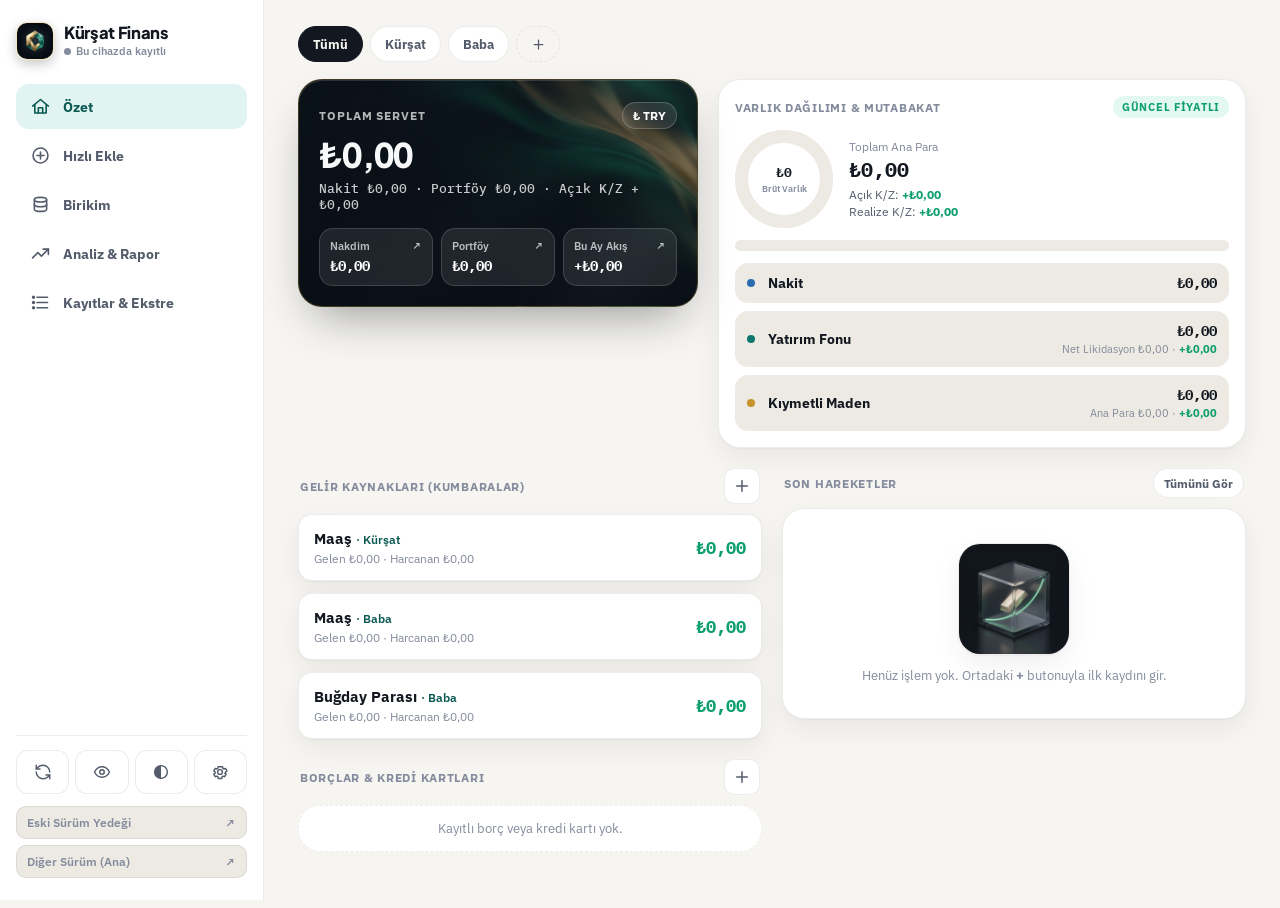
==== gemini/index.html @ dcec4614 "Add Kelo-Finans Gemini Edition (/gemini) and pre-redesign backup (/yedek)" ====
<!doctype html>
<html lang="tr">
<head>
  <meta charset="UTF-8">
  <meta name="viewport" content="width=device-width, initial-scale=1.0, viewport-fit=cover">
  <meta name="apple-mobile-web-app-capable" content="yes">
  <meta name="apple-mobile-web-app-status-bar-style" content="black-translucent">
  <meta name="apple-mobile-web-app-title" content="KFT Gemini">
  <meta name="mobile-web-app-capable" content="yes">
  <meta name="theme-color" content="#0B0E14">
  <link rel="manifest" href="./manifest.json">
  <link rel="apple-touch-icon" href="./assets/icon-192.png">
  <link rel="icon" type="image/png" href="./assets/icon-192.png">
  <link rel="stylesheet" href="./css/app.css">
  <title>Kürşat Finans — Gemini Edition</title>
</head>
<body>
  <div id="app">
    <!-- Masaüstü Sol Sidebar -->
    <aside class="sidebar">
      <div class="brand">
        <img src="./assets/icon-192.png" alt="KFT" class="brand-logo">
        <div class="brand-text">
          <div class="brand-name">Kürşat Finans</div>
          <div class="brand-sub"><span class="sync-dot" id="syncDotSide"></span><span id="syncLabelSide">Hazırlanıyor…</span></div>
        </div>
      </div>

      <nav class="sidebar-nav" aria-label="Ana menü">
        <button type="button" class="tab active" data-view="ozet">
          <svg viewBox="0 0 24 24"><path d="M3 11.5 12 4l9 7.5"/><path d="M5.5 10v9.5h13V10"/><path d="M9.5 19.5v-6h5v6"/></svg>
          <span>Özet</span>
        </button>
        <button type="button" class="tab" data-view="ekle">
          <svg viewBox="0 0 24 24"><circle cx="12" cy="12" r="8.5"/><path d="M12 8v8M8 12h8"/></svg>
          <span>Hızlı Ekle</span>
        </button>
        <button type="button" class="tab" data-view="birikim">
          <svg viewBox="0 0 24 24"><ellipse cx="12" cy="6.5" rx="7" ry="2.6"/><path d="M5 6.5v5.4c0 1.4 3.1 2.6 7 2.6s7-1.2 7-2.6V6.5"/><path d="M5 11.9v5.4c0 1.4 3.1 2.6 7 2.6s7-1.2 7-2.6v-5.4"/></svg>
          <span>Birikim</span>
        </button>
        <button type="button" class="tab" data-view="analiz">
          <svg viewBox="0 0 24 24"><path d="M3 17l6-6 4 4 8-8"/><path d="M15 7h6v6"/></svg>
          <span>Analiz & Rapor</span>
        </button>
        <button type="button" class="tab" data-view="kayitlar">
          <svg viewBox="0 0 24 24"><path d="M8 6h12M8 12h12M8 18h12"/><circle cx="4" cy="6" r="1"/><circle cx="4" cy="12" r="1"/><circle cx="4" cy="18" r="1"/></svg>
          <span>Kayıtlar & Ekstre</span>
        </button>
      </nav>

      <div class="sidebar-tools">
        <button type="button" class="icon-btn" id="syncBtnSide" title="Şimdi Eşitle">
          <svg viewBox="0 0 24 24" fill="none" stroke="currentColor" stroke-width="1.9" stroke-linecap="round" stroke-linejoin="round"><path d="M21 12a9 9 0 0 0-9-9 9.75 9.75 0 0 0-6.74 2.74L3 8"/><path d="M3 3v5h5"/><path d="M3 12a9 9 0 0 0 9 9 9.75 9.75 0 0 0 6.74-2.74L21 16"/><path d="M16 16h5v5"/></svg>
        </button>
        <button type="button" class="icon-btn" id="privacyBtnSide" title="Gizlilik Modu">
          <svg viewBox="0 0 24 24" fill="none" stroke="currentColor" stroke-width="1.9" stroke-linecap="round" stroke-linejoin="round"><path d="M2 12s3.5-7 10-7 10 7 10 7-3.5 7-10 7-10-7-10-7Z"/><circle cx="12" cy="12" r="3"/></svg>
        </button>
        <button type="button" class="icon-btn" id="themeBtnSide" title="Tema"></button>
        <button type="button" class="icon-btn" id="settingsBtnSide" title="Ayarlar">
          <svg viewBox="0 0 24 24" fill="none" stroke="currentColor" stroke-width="1.9" stroke-linecap="round" stroke-linejoin="round"><circle cx="12" cy="12" r="3.2"/><path d="M19.4 13.5c.04-.5.04-1 0-1.5l1.9-1.4-2-3.4-2.2.8c-.4-.3-.8-.6-1.3-.8l-.3-2.3H9.5l-.3 2.3c-.5.2-.9.5-1.3.8l-2.2-.8-2 3.4L5.6 12c-.04.5-.04 1 0 1.5l-1.9 1.4 2 3.4 2.2-.8c.4.3.8.6 1.3.8l.3 2.3h4.9l.3-2.3c.5-.2.9-.5 1.3-.8l2.2.8 2-3.4-1.9-1.4Z"/></svg>
        </button>
      </div>

      <div class="sidebar-links">
        <a href="../yedek/" class="side-link"><span>Eski Sürüm Yedeği</span><span>↗</span></a>
        <a href="../" class="side-link"><span>Diğer Sürüm (Ana)</span><span>↗</span></a>
      </div>
    </aside>

    <!-- Mobil Üst Bar (Safe-Area Uyumlu) -->
    <header class="topbar">
      <div class="brand">
        <img src="./assets/icon-192.png" alt="KFT" class="brand-logo">
        <div class="brand-text">
          <div class="brand-name">Kürşat Finans</div>
          <div class="brand-sub"><span class="sync-dot" id="syncDotTop"></span><span id="syncLabelTop">Hazırlanıyor…</span></div>
        </div>
      </div>
      <div class="topbar-actions">
        <button type="button" class="icon-btn" id="syncBtnTop" title="Şimdi Eşitle">
          <svg viewBox="0 0 24 24" fill="none" stroke="currentColor" stroke-width="1.9" stroke-linecap="round" stroke-linejoin="round"><path d="M21 12a9 9 0 0 0-9-9 9.75 9.75 0 0 0-6.74 2.74L3 8"/><path d="M3 3v5h5"/><path d="M3 12a9 9 0 0 0 9 9 9.75 9.75 0 0 0 6.74-2.74L21 16"/><path d="M16 16h5v5"/></svg>
        </button>
        <button type="button" class="icon-btn" id="privacyBtnTop" title="Tutarları Gizle">
          <svg viewBox="0 0 24 24" fill="none" stroke="currentColor" stroke-width="1.9" stroke-linecap="round" stroke-linejoin="round"><path d="M2 12s3.5-7 10-7 10 7 10 7-3.5 7-10 7-10-7-10-7Z"/><circle cx="12" cy="12" r="3"/></svg>
        </button>
        <button type="button" class="icon-btn" id="themeBtnTop" title="Tema"></button>
        <button type="button" class="icon-btn" id="settingsBtnTop" title="Ayarlar">
          <svg viewBox="0 0 24 24" fill="none" stroke="currentColor" stroke-width="1.9" stroke-linecap="round" stroke-linejoin="round"><circle cx="12" cy="12" r="3.2"/><path d="M19.4 13.5c.04-.5.04-1 0-1.5l1.9-1.4-2-3.4-2.2.8c-.4-.3-.8-.6-1.3-.8l-.3-2.3H9.5l-.3 2.3c-.5.2-.9.5-1.3.8l-2.2-.8-2 3.4L5.6 12c-.04.5-.04 1 0 1.5l-1.9 1.4 2 3.4 2.2-.8c.4.3.8.6 1.3.8l.3 2.3h4.9l.3-2.3c.5-.2.9-.5 1.3-.8l2.2.8 2-3.4-1.9-1.4Z"/></svg>
        </button>
      </div>
    </header>

    <main>
      <div id="syncBanner" class="banner"></div>

      <!-- ÖZET -->
      <section id="view-ozet" class="view active">
        <div class="chips" id="ozetPersonChips"></div>

        <div class="bento-aside">
          <div class="hero">
            <div class="hero-head">
              <div class="hero-label" id="heroTitleLabel">Net Servet</div>
              <div class="hero-pills">
                <button type="button" class="hero-pill num" id="currencyToggleBtn">₺ TRY</button>
              </div>
            </div>
            <div class="hero-amount num" id="heroNetWorth">₺0,00</div>
            <div class="hero-sub num" id="heroSubLine">Brüt Varlık ₺0,00 · Borç ₺0,00</div>

            <div class="hero-kpis">
              <button type="button" class="hero-kpi" id="kpiCashBtn" title="Nakit hareketlerini gör">
                <div class="l"><span>Nakdim</span><span>↗</span></div>
                <div class="v num" id="kpiCashVal">₺0</div>
              </button>
              <button type="button" class="hero-kpi" id="kpiPortfolioBtn" title="Portföy detayını gör">
                <div class="l"><span>Portföy</span><span>↗</span></div>
                <div class="v num" id="kpiPortfolioVal">₺0</div>
              </button>
              <button type="button" class="hero-kpi" id="kpiMonthBtn" title="Bu ay nakit akışını gör">
                <div class="l"><span>Bu Ay Akış</span><span>↗</span></div>
                <div class="v num" id="kpiMonthVal">₺0</div>
              </button>
            </div>
          </div>

          <div class="card" id="breakdownCard"></div>
        </div>

        <div class="bento-2">
          <div>
            <div class="section-title">
              <span>Gelir Kaynakları (Kumbaralar)</span>
              <button type="button" class="icon-btn compact" id="addIncomeTypeQuickBtn" title="Yeni gelir kaynağı">
                <svg viewBox="0 0 24 24" fill="none" stroke="currentColor" stroke-width="2" stroke-linecap="round"><path d="M12 5v14M5 12h14"/></svg>
              </button>
            </div>
            <div class="card-grid" id="potGrid"></div>

            <div class="section-title">
              <span>Borçlar & Kredi Kartları</span>
              <button type="button" class="icon-btn compact" id="addDebtQuickBtn" title="Borç ekle">
                <svg viewBox="0 0 24 24" fill="none" stroke="currentColor" stroke-width="2" stroke-linecap="round"><path d="M12 5v14M5 12h14"/></svg>
              </button>
            </div>
            <div class="card-grid" id="debtGrid"></div>
          </div>

          <div>
            <div class="section-title">
              <span>Son Hareketler</span>
              <button type="button" class="chip" id="goAllRecordsBtn" style="min-height:30px;padding:4px 10px;font-size:11.5px;">Tümünü Gör</button>
            </div>
            <div class="card" style="padding:8px 14px;">
              <div class="tx-list" id="recentList"></div>
            </div>
          </div>
        </div>
      </section>

      <!-- HIZLI EKLE -->
      <section id="view-ekle" class="view">
        <div class="narrow-form">
          <div class="section-title">Yeni İşlem</div>
          <div class="segmented" id="addModeTabs">
            <button type="button" data-mode="gider" class="active">Gider</button>
            <button type="button" data-mode="gelir">Gelir</button>
            <button type="button" data-mode="transfer">Transfer</button>
          </div>

          <form id="entryForm" autocomplete="off">
            <div class="field">
              <label for="f_amount">Tutar (₺)</label>
              <input type="text" inputmode="decimal" id="f_amount" class="num-input hero-money-input" placeholder="0,00" required>
              <div class="quick-amounts" id="quickAmounts">
                <button type="button" class="quick-amt-btn" data-add="100">+100</button>
                <button type="button" class="quick-amt-btn" data-add="250">+250</button>
                <button type="button" class="quick-amt-btn" data-add="500">+500</button>
                <button type="button" class="quick-amt-btn" data-add="1000">+1.000</button>
              </div>
            </div>

            <div class="field">
              <label for="f_person" id="f_person_label">Kimin Harcaması</label>
              <select id="f_person"></select>
            </div>

            <div class="field" id="expenseCatField">
              <label for="f_category">Gider Kategorisi</label>
              <select id="f_category"></select>
              <div class="add-row" style="margin-top:8px;">
                <input type="text" id="qa_cat_input" placeholder="Yeni kategori ekle…">
                <button type="button" id="qa_cat_btn">+ Ekle</button>
              </div>
            </div>

            <div class="field" id="paidFromField">
              <label for="f_paidfrom">Hangi Hesaptan / Kaynaktan Ödendi</label>
              <select id="f_paidfrom"></select>
              <div class="field-hint">Harcama seçtiğin hesabın nakit bakiyesinden düşülür; raporlarda kimin harcaması olduğu ayrıca korunur.</div>
            </div>

            <div class="field" id="incomeTypeField" style="display:none;">
              <label for="f_incometype">Gelir Kaynağı</label>
              <select id="f_incometype"></select>
              <div class="add-row" style="margin-top:8px;">
                <input type="text" id="qa_inc_input" placeholder="Yeni gelir kaynağı ekle…">
                <button type="button" id="qa_inc_btn">+ Ekle</button>
              </div>
            </div>

            <div id="transferFields" style="display:none;">
              <div class="field">
                <label for="f_tr_from">Çıkış Hesabı (Nakit Kaynağı)</label>
                <select id="f_tr_from"></select>
              </div>
              <div class="field">
                <label for="f_tr_to">Hedef Hesap (Nakit Kaynağı)</label>
                <select id="f_tr_to"></select>
                <div class="field-hint">Hesaplar arası transfer gelir veya gider toplamını değiştirmez, yalnızca bakiyeleri taşır.</div>
              </div>
            </div>

            <div class="field">
              <label for="f_date">Tarih</label>
              <input type="date" id="f_date" required>
            </div>

            <div class="field">
              <label for="f_note">Not (opsiyonel)</label>
              <input type="text" id="f_note" placeholder="Örn: Market alışverişi">
            </div>

            <button type="submit" class="btn-primary expense" id="submitBtn">Gideri Kaydet</button>
          </form>
        </div>
      </section>

      <!-- BİRİKİM -->
      <section id="view-birikim" class="view">
        <div class="chips" id="birikimPersonChips"></div>
        <div class="card" id="birikimOverviewCard" style="margin-top:12px;"></div>

        <div class="segmented" id="birikimSubTabs" style="margin-top:14px;">
          <button type="button" data-sub="metal" class="active">Kıymetli Maden</button>
          <button type="button" data-sub="fund">Yatırım Fonları</button>
        </div>

        <div id="birikimMetalPane" style="margin-top:14px;">
          <div class="stat-row">
            <div class="stat-tile"><div class="l">Kalan Maliyet</div><div class="v num" id="bMaliyet">₺0,00</div></div>
            <div class="stat-tile"><div class="l">Güncel Değer</div><div class="v num" id="bDeger">₺0,00</div></div>
            <div class="stat-tile"><div class="l">Açık K/Z</div><div class="v num" id="bKar">₺0,00</div></div>
            <div class="stat-tile"><div class="l">Gerçekleşen K/Z</div><div class="v num" id="bRealized">₺0,00</div></div>
          </div>

          <div style="display:flex;gap:8px;flex-wrap:wrap;margin-top:14px;">
            <button type="button" class="btn-primary gold" id="addHoldingBtn" style="flex:1;margin-top:0;">+ Maden Alışı</button>
            <button type="button" class="btn-ghost" id="addMetalSaleBtn" style="flex:1;">Maden Satışı</button>
            <button type="button" class="btn-ghost" id="updatePricesBtn" style="flex:1;">Fiyat Güncelle</button>
          </div>

          <div class="bento-2">
            <div>
              <div class="section-title">Materyale Göre Dağılım</div>
              <div class="card" id="materialBars"></div>
            </div>
            <div>
              <div class="section-title">
                <span>Varlıklarım</span>
              </div>
              <div class="chips" id="holdingsFilterChips" style="margin-bottom:10px;"></div>
              <div class="card-grid" id="holdingsList"></div>
              <div class="section-title" style="margin-top:18px;">Maden Satış Geçmişi</div>
              <div class="card-grid" id="metalSalesList"></div>
            </div>
          </div>
        </div>

        <div id="birikimFundPane" style="display:none;margin-top:14px;">
          <div class="stat-row">
            <div class="stat-tile"><div class="l">Kalan Adet</div><div class="v num" id="fAdet">0</div></div>
            <div class="stat-tile"><div class="l">Maliyet</div><div class="v num" id="fMaliyet">₺0,00</div></div>
            <div class="stat-tile"><div class="l">Brüt Değer</div><div class="v num" id="fDeger">₺0,00</div></div>
            <div class="stat-tile"><div class="l">Net Likidasyon</div><div class="v num" id="fNetLiq">₺0,00</div></div>
            <div class="stat-tile"><div class="l">Gerçekleşen Net</div><div class="v num" id="fRealized">₺0,00</div></div>
          </div>

          <div style="display:flex;gap:8px;flex-wrap:wrap;margin-top:14px;">
            <button type="button" class="btn-primary gold" id="addFundLotBtn" style="flex:1;margin-top:0;">+ Fon Alışı</button>
            <button type="button" class="btn-ghost" id="addFundSaleBtn" style="flex:1;">Fon Satışı (FIFO)</button>
            <button type="button" class="btn-ghost" id="updateFundPriceBtn" style="flex:1;">Fon Fiyatı Güncelle</button>
          </div>

          <div class="bento-2">
            <div>
              <div class="section-title">Fona Göre Dağılım & Stopaj Oranları</div>
              <div class="card" id="fundBars"></div>
            </div>
            <div>
              <div class="segmented" id="fundTxTabs" style="margin-bottom:10px;">
                <button type="button" data-sub="lots" class="active">Alış Lotları</button>
                <button type="button" data-sub="sales">Satışlar & Stopaj</button>
              </div>
              <div id="fundLotsList" class="card-grid"></div>
              <div id="fundSalesList" class="card-grid" style="display:none;"></div>
            </div>
          </div>
        </div>
      </section>

      <!-- ANALİZ & RAPOR -->
      <section id="view-analiz" class="view">
        <div class="chips" id="raporPersonChips"></div>

        <div class="section-title">Dönem & Kapsam</div>
        <div style="display:flex;gap:8px;flex-wrap:wrap;align-items:center;justify-content:space-between;">
          <div class="chips" id="periodChips">
            <button type="button" class="chip active" data-period="thisMonth">Bu Ay</button>
            <button type="button" class="chip" data-period="lastMonth">Geçen Ay</button>
            <button type="button" class="chip" data-period="thisYear">Bu Yıl</button>
            <button type="button" class="chip" data-period="all">Tümü</button>
          </div>
          <div class="chips" id="scopeChips">
            <button type="button" class="chip active" data-scope="spender">Kimin Harcaması</button>
            <button type="button" class="chip" data-scope="account">Hesap Sahibi</button>
          </div>
        </div>

        <div class="stat-row" style="margin-top:14px;">
          <div class="stat-tile"><div class="l">Dönem Geliri</div><div class="v num income" id="repIncome">₺0,00</div></div>
          <div class="stat-tile"><div class="l">Dönem Gideri</div><div class="v num expense" id="repExpense">₺0,00</div></div>
          <div class="stat-tile"><div class="l">Net Akış</div><div class="v num" id="repNet">₺0,00</div></div>
          <div class="stat-tile"><div class="l">6 Ay Tasarruf Oranı</div><div class="v num" id="anSavingsRate">%0</div></div>
        </div>

        <div class="bento-2">
          <div class="card">
            <div class="card-title">Son 6 Ay Nakit Akışı (Yatırım Transferi Hariç)</div>
            <div id="monthlyTrendChart"></div>
          </div>

          <div class="card">
            <div class="card-title">
              <span>Aylık Kapanış Mutabakatı</span>
              <input type="month" id="monthlyClosePicker" style="border:1px solid var(--hairline);background:var(--surface-2);color:var(--ink);border-radius:8px;padding:4px 8px;font-size:12px;font-family:inherit;">
            </div>
            <div id="monthlyCloseBox"></div>
          </div>
        </div>

        <div class="bento-2">
          <div class="card">
            <div class="card-title">Kategoriye Göre Harcamalar</div>
            <div id="categoryBars"></div>
          </div>

          <div class="card">
            <div class="card-title">Bankaya Göre Kıymetli Maden (Normalize)</div>
            <div id="bankBars"></div>
          </div>
        </div>

        <div class="section-title">Kaynağa Göre Nakit & Hareketler</div>
        <div class="card-grid" id="sourceCards"></div>

        <div class="section-title">Kişi Karşılaştırması</div>
        <div class="card-grid" id="personCompareGrid"></div>
      </section>

      <!-- KAYITLAR & EKSTRE -->
      <section id="view-kayitlar" class="view">
        <div class="chips" id="kayitlarPersonChips"></div>

        <div style="display:flex;gap:8px;flex-wrap:wrap;margin-top:12px;align-items:center;">
          <input type="search" id="recordSearchInput" placeholder="Not, kategori veya hesap ara…" style="flex:1;min-width:200px;min-height:44px;background:var(--surface);border:1px solid var(--hairline);border-radius:12px;padding:10px 14px;font-size:14px;color:var(--ink);font-family:inherit;">
          <button type="button" class="btn-ghost" id="importCsvBtn" style="min-height:44px;padding:8px 14px;">CSV Ekstre Mutabakatı</button>
          <button type="button" class="btn-ghost" id="exportCsvBtn" style="min-height:44px;padding:8px 14px;">CSV İndir</button>
        </div>

        <div class="chips" id="recordChips" style="margin-top:10px;">
          <button type="button" class="chip active" data-rf="all">Tümü</button>
          <button type="button" class="chip" data-rf="gelir">Gelir</button>
          <button type="button" class="chip" data-rf="gider">Gider</button>
          <button type="button" class="chip" data-rf="transfer">Transfer</button>
        </div>

        <div id="recordsList" style="margin-top:12px;"></div>
      </section>
    </main>

    <!-- Mobil Alt Navigasyon + Ortada Hızlı Ekle FAB -->
    <nav class="tabbar" aria-label="Alt navigasyon">
      <button type="button" class="tab active" data-view="ozet">
        <svg viewBox="0 0 24 24"><path d="M3 11.5 12 4l9 7.5"/><path d="M5.5 10v9.5h13V10"/><path d="M9.5 19.5v-6h5v6"/></svg>
        <span>Özet</span>
      </button>
      <button type="button" class="tab" data-view="birikim">
        <svg viewBox="0 0 24 24"><ellipse cx="12" cy="6.5" rx="7" ry="2.6"/><path d="M5 6.5v5.4c0 1.4 3.1 2.6 7 2.6s7-1.2 7-2.6V6.5"/><path d="M5 11.9v5.4c0 1.4 3.1 2.6 7 2.6s7-1.2 7-2.6v-5.4"/></svg>
        <span>Birikim</span>
      </button>
      <button type="button" class="tab tab-fab" data-view="ekle" aria-label="Yeni işlem ekle">
        <svg viewBox="0 0 24 24"><path d="M12 5v14M5 12h14"/></svg>
        <span>Ekle</span>
      </button>
      <button type="button" class="tab" data-view="analiz">
        <svg viewBox="0 0 24 24"><path d="M3 17l6-6 4 4 8-8"/><path d="M15 7h6v6"/></svg>
        <span>Analiz</span>
      </button>
      <button type="button" class="tab" data-view="kayitlar">
        <svg viewBox="0 0 24 24"><path d="M8 6h12M8 12h12M8 18h12"/><circle cx="4" cy="6" r="1"/><circle cx="4" cy="12" r="1"/><circle cx="4" cy="18" r="1"/></svg>
        <span>Kayıtlar</span>
      </button>
    </nav>
  </div>

  <!-- Bottom Sheet / Modal -->
  <div class="overlay" id="sheetOverlay" role="dialog" aria-modal="true">
    <div class="sheet" id="sheetContent"></div>
  </div>

  <!-- Opsiyonel PIN Kilidi -->
  <div class="pin-lock" id="pinLockScreen">
    <div class="pin-box">
      <img src="./assets/icon-192.png" alt="KFT" class="brand-logo" style="width:52px;height:52px;margin:0 auto 12px;">
      <div class="sheet-title">Kürşat Finans Kilitli</div>
      <div class="field-hint" style="margin-bottom:14px;">Devam etmek için 4 haneli PIN kodunu gir.</div>
      <input type="password" inputmode="numeric" maxlength="4" id="pinUnlockInput" class="num-input" placeholder="••••" style="width:100%;text-align:center;min-height:48px;border-radius:12px;border:1px solid var(--hairline);background:var(--bg);color:var(--ink);">
      <div id="pinUnlockErr" style="color:var(--expense);font-size:12px;margin-top:8px;min-height:16px;"></div>
      <button type="button" class="btn-primary" id="pinUnlockBtn">Kilidi Aç</button>
    </div>
  </div>

  <div id="toast" role="status" aria-live="polite"></div>

  <script type="module" src="./js/app.js"></script>
</body>
</html>
---- gemini/css/app.css ----
@import url('https://fonts.googleapis.com/css2?family=Plus+Jakarta+Sans:wght@500;600;700;800&family=IBM+Plex+Sans:wght@400;500;600;700&family=IBM+Plex+Mono:wght@500;600&display=swap');

:root {
  --bg: #F6F5F1;
  --surface: #FFFFFF;
  --surface-2: #ECEAE3;
  --surface-glass: rgba(255, 255, 255, 0.86);
  --ink: #131720;
  --ink-soft: #545B6B;
  --ink-faint: #848B9C;
  --hairline: rgba(19, 23, 32, 0.08);
  --accent: #0F766E;
  --accent-ink: #0B5953;
  --accent-soft: #E1F4F1;
  --income: #0E9F6E;
  --income-soft: #E3F8F0;
  --expense: #DC3545;
  --expense-soft: #FDECEE;
  --gold: #C6922B;
  --gold-ink: #8C6213;
  --gold-soft: #FBF2DC;
  --cash: #2B6CB0;
  --cash-soft: #E5F0FB;
  --warn: #D97706;
  --warn-soft: #FEF3C7;
  --radius: 22px;
  --radius-sm: 14px;
  --shadow: 0 1px 2px rgba(13, 17, 26, 0.04), 0 10px 28px rgba(13, 17, 26, 0.06);
  --shadow-lg: 0 22px 48px -18px rgba(11, 14, 20, 0.45);
  color-scheme: light;
}

@media (prefers-color-scheme: dark) {
  :root:not([data-theme="light"]) {
    --bg: #0B0E14;
    --surface: #131822;
    --surface-2: #1B2230;
    --surface-glass: rgba(19, 24, 34, 0.84);
    --ink: #F2F4F8;
    --ink-soft: #A0A9BB;
    --ink-faint: #677185;
    --hairline: rgba(242, 244, 248, 0.09);
    --accent: #14B8A6;
    --accent-ink: #5EEAD4;
    --accent-soft: rgba(20, 184, 166, 0.14);
    --income: #34D399;
    --income-soft: rgba(52, 211, 153, 0.14);
    --expense: #F87171;
    --expense-soft: rgba(248, 113, 113, 0.14);
    --gold: #E5B84B;
    --gold-ink: #F6D57E;
    --gold-soft: rgba(229, 184, 75, 0.14);
    --cash: #60A5FA;
    --cash-soft: rgba(96, 165, 250, 0.14);
    --warn: #FBBF24;
    --warn-soft: rgba(251, 191, 36, 0.15);
    --shadow: 0 1px 2px rgba(0, 0, 0, 0.45), 0 12px 32px rgba(0, 0, 0, 0.42);
    --shadow-lg: 0 24px 54px -16px rgba(0, 0, 0, 0.75);
    color-scheme: dark;
  }
}

:root[data-theme="dark"] {
  --bg: #0B0E14;
  --surface: #131822;
  --surface-2: #1B2230;
  --surface-glass: rgba(19, 24, 34, 0.84);
  --ink: #F2F4F8;
  --ink-soft: #A0A9BB;
  --ink-faint: #677185;
  --hairline: rgba(242, 244, 248, 0.09);
  --accent: #14B8A6;
  --accent-ink: #5EEAD4;
  --accent-soft: rgba(20, 184, 166, 0.14);
  --income: #34D399;
  --income-soft: rgba(52, 211, 153, 0.14);
  --expense: #F87171;
  --expense-soft: rgba(248, 113, 113, 0.14);
  --gold: #E5B84B;
  --gold-ink: #F6D57E;
  --gold-soft: rgba(229, 184, 75, 0.14);
  --cash: #60A5FA;
  --cash-soft: rgba(96, 165, 250, 0.14);
  --warn: #FBBF24;
  --warn-soft: rgba(251, 191, 36, 0.15);
  --shadow: 0 1px 2px rgba(0, 0, 0, 0.45), 0 12px 32px rgba(0, 0, 0, 0.42);
  --shadow-lg: 0 24px 54px -16px rgba(0, 0, 0, 0.75);
  color-scheme: dark;
}

* { box-sizing: border-box; }
html, body { margin: 0; padding: 0; }
body {
  background: var(--bg);
  color: var(--ink);
  font-family: 'IBM Plex Sans', system-ui, -apple-system, sans-serif;
  -webkit-font-smoothing: antialiased;
  padding-bottom: env(safe-area-inset-bottom);
  transition: background-color 0.2s ease, color 0.2s ease;
}
body.sheet-open { overflow: hidden; }

.num {
  font-family: 'IBM Plex Mono', ui-monospace, monospace;
  font-variant-numeric: tabular-nums;
  font-feature-settings: "tnum" 1;
}
h1, h2, h3, .display {
  font-family: 'Plus Jakarta Sans', system-ui, sans-serif;
  font-weight: 700;
  margin: 0;
}

/* ---------- Uygulama Kabuğu (Mobil First + Masaüstü Sidebar) ---------- */
#app {
  min-height: 100dvh;
  display: flex;
  flex-direction: column;
  max-width: 560px;
  margin: 0 auto;
  position: relative;
}

.sidebar { display: none; }

.topbar {
  position: sticky;
  top: 0;
  z-index: 30;
  display: flex;
  align-items: center;
  justify-content: space-between;
  padding: calc(12px + env(safe-area-inset-top)) 18px 12px;
  background: var(--surface-glass);
  backdrop-filter: blur(18px);
  -webkit-backdrop-filter: blur(18px);
  border-bottom: 1px solid var(--hairline);
}

.brand { display: flex; align-items: center; gap: 10px; min-width: 0; }
.brand-logo {
  width: 38px;
  height: 38px;
  border-radius: 11px;
  object-fit: cover;
  border: 1px solid rgba(229, 184, 75, 0.35);
  box-shadow: 0 4px 12px rgba(0, 0, 0, 0.22);
  flex: none;
}
.brand-text { display: flex; flex-direction: column; min-width: 0; }
.brand-name {
  font-family: 'Plus Jakarta Sans', sans-serif;
  font-weight: 800;
  font-size: 16.5px;
  letter-spacing: -0.02em;
  line-height: 1.15;
}
.brand-sub {
  font-size: 11px;
  color: var(--ink-faint);
  font-weight: 600;
  display: flex;
  align-items: center;
  gap: 5px;
  margin-top: 2px;
}

.sync-dot {
  width: 7px;
  height: 7px;
  border-radius: 50%;
  background: var(--ink-faint);
  display: inline-block;
  flex: none;
}
.sync-dot.synced { background: var(--income); box-shadow: 0 0 0 3px var(--income-soft); }
.sync-dot.pending { background: var(--warn); box-shadow: 0 0 0 3px var(--warn-soft); }
.sync-dot.error { background: var(--expense); box-shadow: 0 0 0 3px var(--expense-soft); }

.topbar-actions { display: flex; align-items: center; gap: 6px; }

.icon-btn {
  border: 1px solid var(--hairline);
  background: var(--surface);
  color: var(--ink-soft);
  min-width: 44px;
  min-height: 44px;
  padding: 0 10px;
  border-radius: 12px;
  display: inline-flex;
  align-items: center;
  justify-content: center;
  gap: 5px;
  cursor: pointer;
  font-family: inherit;
  font-size: 12.5px;
  font-weight: 700;
  flex: none;
  transition: transform 0.14s ease, background-color 0.15s ease, border-color 0.15s ease;
}
.icon-btn.compact {
  min-width: 36px;
  min-height: 36px;
  padding: 0;
  border-radius: 10px;
}
.icon-btn svg { width: 18px; height: 18px; flex: none; }
.icon-btn.active {
  background: var(--accent-soft);
  color: var(--accent-ink);
  border-color: var(--accent);
}
.icon-btn.danger { color: var(--expense); }
.icon-btn:active { transform: scale(0.94); }

main {
  flex: 1;
  padding: 14px 18px calc(98px + env(safe-area-inset-bottom));
  overflow-x: hidden;
}

.view { display: none; }
.view.active { display: block; animation: fadein 0.18s ease; }
@keyframes fadein {
  from { opacity: 0; transform: translateY(4px); }
  to { opacity: 1; transform: none; }
}

/* ---------- Masaüstü Responsive Shell (>= 960px) ---------- */
@media (min-width: 960px) {
  #app {
    max-width: 1560px;
    flex-direction: row;
    align-items: flex-start;
  }
  .topbar { display: none; }
  .tabbar { display: none !important; }
  .sidebar {
    width: 264px;
    flex: none;
    position: sticky;
    top: 0;
    height: 100dvh;
    display: flex;
    flex-direction: column;
    padding: 22px 16px;
    background: var(--surface);
    border-right: 1px solid var(--hairline);
    z-index: 25;
  }
  .sidebar-nav {
    display: flex;
    flex-direction: column;
    gap: 4px;
    margin-top: 24px;
    flex: 1;
  }
  .sidebar-nav .tab {
    flex-direction: row;
    justify-content: flex-start;
    align-items: center;
    gap: 12px;
    padding: 12px 14px;
    border-radius: 13px;
    font-size: 14px;
    font-weight: 700;
    color: var(--ink-soft);
    min-height: 44px;
  }
  .sidebar-nav .tab span { font-size: 14px; }
  .sidebar-nav .tab.active {
    background: var(--accent-soft);
    color: var(--accent-ink);
  }
  .sidebar-nav .tab.active svg { stroke: var(--accent-ink); }
  .sidebar-tools {
    display: grid;
    grid-template-columns: repeat(4, 1fr);
    gap: 6px;
    padding-top: 14px;
    border-top: 1px solid var(--hairline);
  }
  .sidebar-tools .icon-btn { min-width: 0; width: 100%; }
  .sidebar-links {
    display: flex;
    flex-direction: column;
    gap: 6px;
    margin-top: 12px;
  }
  .side-link {
    display: flex;
    align-items: center;
    justify-content: space-between;
    text-decoration: none;
    color: var(--ink-faint);
    font-size: 12px;
    font-weight: 600;
    padding: 8px 10px;
    border-radius: 10px;
    background: var(--surface-2);
    border: 1px solid var(--hairline);
    transition: color 0.15s ease, border-color 0.15s ease;
  }
  .side-link:hover { color: var(--ink); border-color: var(--ink-faint); }
  main {
    flex: 1;
    min-width: 0;
    padding: 26px 34px 56px;
  }
  .view { max-width: 1260px; }
}

/* ---------- Grid Yardımcıları ---------- */
.bento-2 {
  display: grid;
  grid-template-columns: 1fr;
  gap: 16px;
  margin-top: 16px;
}
.bento-aside {
  display: grid;
  grid-template-columns: 1fr;
  gap: 16px;
  margin-top: 14px;
}
.card-grid {
  display: grid;
  grid-template-columns: 1fr;
  gap: 10px;
}
@media (min-width: 960px) {
  .bento-2 { grid-template-columns: minmax(0, 1fr) minmax(0, 1fr); gap: 20px; }
  .bento-aside { grid-template-columns: 400px minmax(0, 1fr); gap: 20px; align-items: start; }
  .card-grid { grid-template-columns: repeat(auto-fill, minmax(290px, 1fr)); gap: 12px; }
  .narrow-form { max-width: 560px; }
}

/* ---------- Durum Banner'ları ---------- */
.banner {
  background: var(--surface);
  border: 1px solid var(--hairline);
  border-left: 3px solid var(--accent);
  border-radius: var(--radius-sm);
  padding: 11px 14px;
  font-size: 12.5px;
  color: var(--ink-soft);
  margin-bottom: 14px;
  display: none;
  align-items: center;
  justify-content: space-between;
  gap: 10px;
  box-shadow: var(--shadow);
}
.banner.show { display: flex; }
.banner.warn { border-left-color: var(--warn); background: var(--warn-soft); color: var(--ink); }
.banner.err { border-left-color: var(--expense); background: var(--expense-soft); color: var(--ink); }

/* ---------- Hero Private Banking Kartı ---------- */
.hero {
  position: relative;
  overflow: hidden;
  isolation: isolate;
  border-radius: calc(var(--radius) + 2px);
  padding: 22px 20px 20px;
  color: #F7F8FA;
  background-color: #0A1118;
  background-image: linear-gradient(125deg, rgba(10, 17, 24, 0.90) 0%, rgba(10, 17, 24, 0.65) 55%, rgba(10, 17, 24, 0.40) 100%), url('../assets/hero-mesh.jpg');
  background-size: cover;
  background-position: center;
  border: 1px solid rgba(229, 184, 75, 0.25);
  box-shadow: var(--shadow-lg), inset 0 1px 0 rgba(255, 255, 255, 0.14);
}
.hero-head {
  display: flex;
  align-items: center;
  justify-content: space-between;
  gap: 10px;
}
.hero-label {
  font-size: 11.5px;
  text-transform: uppercase;
  letter-spacing: 0.08em;
  color: rgba(247, 248, 250, 0.72);
  font-weight: 700;
}
.hero-pills { display: flex; gap: 6px; align-items: center; }
.hero-pill {
  border: 1px solid rgba(255, 255, 255, 0.20);
  background: rgba(255, 255, 255, 0.10);
  color: #fff;
  border-radius: 99px;
  padding: 5px 10px;
  font-size: 11.5px;
  font-weight: 700;
  cursor: pointer;
  font-family: inherit;
  backdrop-filter: blur(8px);
}
.hero-amount {
  font-family: 'Plus Jakarta Sans', sans-serif;
  font-size: 34px;
  font-weight: 800;
  letter-spacing: -0.02em;
  margin-top: 8px;
  line-height: 1.08;
}
.hero-sub {
  font-size: 12.5px;
  color: rgba(247, 248, 250, 0.80);
  margin-top: 6px;
  font-weight: 500;
}
.hero-kpis {
  display: grid;
  grid-template-columns: repeat(3, minmax(0, 1fr));
  gap: 8px;
  margin-top: 16px;
}
.hero-kpi {
  min-width: 0;
  text-align: left;
  background: rgba(255, 255, 255, 0.09);
  border: 1px solid rgba(255, 255, 255, 0.15);
  border-radius: 14px;
  padding: 10px 10px;
  color: #fff;
  cursor: pointer;
  font-family: inherit;
  backdrop-filter: blur(10px);
  -webkit-backdrop-filter: blur(10px);
  transition: transform 0.14s ease, background-color 0.15s ease;
}
.hero-kpi:hover { background: rgba(255, 255, 255, 0.16); }
.hero-kpi:active { transform: scale(0.97); }
.hero-kpi .l {
  font-size: 10.5px;
  color: rgba(247, 248, 250, 0.72);
  font-weight: 600;
  display: flex;
  align-items: center;
  justify-content: space-between;
}
.hero-kpi .v {
  font-size: clamp(11.5px, 3.2vw, 14px);
  font-weight: 700;
  margin-top: 4px;
  white-space: nowrap;
  overflow: hidden;
  text-overflow: ellipsis;
}

/* ---------- Kartlar, Sekmeler, Çipler ---------- */
.section-title {
  font-size: 12px;
  font-weight: 700;
  text-transform: uppercase;
  letter-spacing: 0.06em;
  color: var(--ink-faint);
  margin: 20px 2px 10px;
  display: flex;
  align-items: center;
  justify-content: space-between;
  gap: 8px;
}
.section-title:first-child { margin-top: 4px; }

.card {
  background: var(--surface);
  border: 1px solid var(--hairline);
  border-radius: var(--radius);
  padding: 16px;
  box-shadow: var(--shadow);
}
.card-title {
  font-size: 12px;
  font-weight: 700;
  text-transform: uppercase;
  letter-spacing: 0.06em;
  color: var(--ink-faint);
  margin-bottom: 12px;
  display: flex;
  align-items: center;
  justify-content: space-between;
}

.chips {
  display: flex;
  gap: 7px;
  overflow-x: auto;
  padding-bottom: 3px;
  scrollbar-width: none;
}
.chips::-webkit-scrollbar { display: none; }
.chip {
  flex: none;
  border: 1px solid var(--hairline);
  background: var(--surface);
  color: var(--ink-soft);
  border-radius: 99px;
  min-height: 36px;
  padding: 7px 14px;
  font-size: 12.5px;
  font-weight: 700;
  cursor: pointer;
  font-family: inherit;
  white-space: nowrap;
  transition: transform 0.14s ease, background-color 0.14s ease;
}
.chip.active {
  background: var(--ink);
  color: var(--bg);
  border-color: var(--ink);
}
.chip-manage {
  flex: none;
  border: 1px dashed var(--hairline);
  background: transparent;
  color: var(--ink-soft);
  border-radius: 99px;
  min-width: 44px;
  min-height: 36px;
  display: inline-flex;
  align-items: center;
  justify-content: center;
  cursor: pointer;
}
.chip-manage svg { width: 15px; height: 15px; }

.segmented {
  display: flex;
  background: var(--surface-2);
  border-radius: 14px;
  padding: 4px;
  gap: 4px;
  border: 1px solid var(--hairline);
}
.segmented button {
  flex: 1;
  border: none;
  background: transparent;
  min-height: 40px;
  padding: 8px 6px;
  border-radius: 10px;
  font-family: inherit;
  font-size: 13.5px;
  font-weight: 700;
  color: var(--ink-soft);
  cursor: pointer;
  transition: background-color 0.16s ease, color 0.16s ease, box-shadow 0.16s ease;
}
.segmented button.active {
  background: var(--surface);
  color: var(--ink);
  box-shadow: var(--shadow);
}
.segmented button[data-sub="metal"].active { background: var(--gold-soft); color: var(--gold-ink); }
.segmented button[data-sub="fund"].active { background: var(--accent-soft); color: var(--accent-ink); }

/* ---------- Dağılım & Liste Satırları ---------- */
.donut-row { display: flex; align-items: center; gap: 16px; }
.breakdown-stack {
  display: flex;
  height: 11px;
  border-radius: 99px;
  overflow: hidden;
  background: var(--surface-2);
  margin-top: 12px;
}
.breakdown-stack .seg { height: 100%; }
.breakdown-stack .seg.cash { background: var(--cash); }
.breakdown-stack .seg.fund { background: var(--accent); }
.breakdown-stack .seg.metal { background: var(--gold); }

.breakdown-legend {
  display: flex;
  flex-wrap: wrap;
  gap: 6px 14px;
  font-size: 11.5px;
  color: var(--ink-soft);
  margin: 10px 0 14px;
}
.dot {
  width: 8px;
  height: 8px;
  border-radius: 50%;
  display: inline-block;
  margin-right: 5px;
  flex: none;
}
.dot.cash { background: var(--cash); }
.dot.fund { background: var(--accent); }
.dot.metal { background: var(--gold); }

.breakdown-rows { display: flex; flex-direction: column; gap: 8px; }
.breakdown-row {
  display: flex;
  justify-content: space-between;
  align-items: center;
  padding: 11px 12px;
  background: var(--surface-2);
  border-radius: 13px;
}
.breakdown-row .label {
  display: flex;
  align-items: center;
  gap: 8px;
  font-weight: 700;
  font-size: 13.5px;
}
.breakdown-row .amounts { text-align: right; }
.breakdown-row .amounts .main { font-weight: 700; font-size: 14px; }
.breakdown-row .amounts .sub { font-size: 11px; color: var(--ink-faint); margin-top: 2px; }

.profit-pos { color: var(--income); font-weight: 700; }
.profit-neg { color: var(--expense); font-weight: 700; }

.badge {
  display: inline-flex;
  align-items: center;
  gap: 4px;
  font-size: 10.5px;
  font-weight: 700;
  padding: 3px 8px;
  border-radius: 99px;
  background: var(--surface-2);
  color: var(--ink-soft);
  border: 1px solid var(--hairline);
}
.badge.warn { background: var(--warn-soft); color: var(--warn); border-color: rgba(217, 119, 6, 0.3); }
.badge.pos { background: var(--income-soft); color: var(--income); border-color: transparent; }
.badge.neg { background: var(--expense-soft); color: var(--expense); border-color: transparent; }
.badge.gold { background: var(--gold-soft); color: var(--gold-ink); border-color: transparent; }

/* ---------- Pot (Kumbara) & Holding Kartları ---------- */
.pot-card, .holding-card, .source-card {
  background: var(--surface);
  border: 1px solid var(--hairline);
  border-radius: var(--radius-sm);
  padding: 14px 15px;
  box-shadow: var(--shadow);
  cursor: pointer;
  transition: transform 0.14s ease, border-color 0.15s ease;
}
.pot-card:active, .holding-card:active { transform: scale(0.985); }
.pot-card { display: flex; align-items: center; justify-content: space-between; gap: 10px; }
.pot-name { font-weight: 700; font-size: 14.5px; }
.pot-person { font-weight: 600; color: var(--accent-ink); font-size: 11.5px; }
.pot-sub { font-size: 11.5px; color: var(--ink-faint); margin-top: 3px; }
.pot-balance { font-size: 16.5px; font-weight: 700; white-space: nowrap; }
.pot-balance.pos { color: var(--income); }
.pot-balance.neg { color: var(--expense); }

.holding-top { display: flex; justify-content: space-between; align-items: flex-start; gap: 10px; }
.holding-material { font-weight: 700; font-size: 14.5px; }
.holding-sub { font-size: 11.5px; color: var(--ink-faint); margin-top: 3px; }
.holding-profit { text-align: right; font-weight: 700; font-size: 14.5px; white-space: nowrap; }
.holding-profit.pos { color: var(--income); }
.holding-profit.neg { color: var(--expense); }
.holding-profit-pct { font-size: 11px; font-weight: 600; margin-top: 2px; }
.holding-bottom {
  margin-top: 11px;
  padding-top: 11px;
  border-top: 1px solid var(--hairline);
  display: grid;
  grid-template-columns: repeat(4, 1fr);
  gap: 6px;
}
.cell .l { font-size: 10px; color: var(--ink-faint); text-transform: uppercase; letter-spacing: 0.03em; }
.cell .v { font-size: 12.5px; font-weight: 700; margin-top: 2px; }

/* ---------- Stat Tiles & Bars ---------- */
.stat-row { display: grid; grid-template-columns: repeat(2, minmax(0, 1fr)); gap: 10px; }
@media (min-width: 720px) {
  .stat-row { grid-template-columns: repeat(auto-fit, minmax(150px, 1fr)); }
}
.stat-tile {
  min-width: 0;
  background: var(--surface);
  border: 1px solid var(--hairline);
  border-radius: var(--radius-sm);
  padding: 12px 13px;
  box-shadow: var(--shadow);
}
.stat-tile .l { font-size: 10.5px; color: var(--ink-faint); font-weight: 700; text-transform: uppercase; letter-spacing: 0.04em; }
.stat-tile .v { font-size: clamp(13.5px, 3.6vw, 16px); font-weight: 700; margin-top: 4px; overflow-wrap: anywhere; }
.stat-tile .v.income { color: var(--income); }
.stat-tile .v.expense { color: var(--expense); }

.bar-row { margin-bottom: 13px; }
.bar-top { display: flex; justify-content: space-between; font-size: 13px; margin-bottom: 5px; gap: 8px; }
.bar-top .name { font-weight: 600; }
.bar-top .amt { font-weight: 700; }
.bar-track { height: 9px; background: var(--surface-2); border-radius: 99px; overflow: hidden; }
.bar-fill { height: 100%; background: var(--accent); border-radius: 99px; }
.bar-fill.gold { background: var(--gold); }

/* ---------- İşlem Satırları ---------- */
.tx-list { display: flex; flex-direction: column; }
.tx-row {
  display: flex;
  align-items: center;
  gap: 12px;
  padding: 11px 4px;
  border-bottom: 1px solid var(--hairline);
  cursor: pointer;
}
.tx-row:last-child { border-bottom: none; }
.tx-dot { width: 10px; height: 10px; border-radius: 50%; flex: none; }
.tx-dot.gelir { background: var(--income); }
.tx-dot.gider { background: var(--expense); }
.tx-dot.transfer { background: var(--gold); }
.tx-main { flex: 1; min-width: 0; }
.tx-label { font-size: 14px; font-weight: 600; white-space: nowrap; overflow: hidden; text-overflow: ellipsis; }
.tx-sub { font-size: 11.5px; color: var(--ink-faint); margin-top: 2px; white-space: nowrap; overflow: hidden; text-overflow: ellipsis; }
.tx-amount { font-size: 14.5px; font-weight: 700; white-space: nowrap; flex: none; }
.tx-amount.gelir { color: var(--income); }
.tx-amount.gider { color: var(--expense); }
.tx-amount.transfer { color: var(--gold-ink); }
.month-header {
  font-size: 11px;
  font-weight: 800;
  color: var(--ink-faint);
  text-transform: uppercase;
  letter-spacing: 0.06em;
  margin: 18px 2px 6px;
}

/* ---------- Form Elemanları ---------- */
.field { margin-top: 14px; }
.field label {
  display: block;
  font-size: 12px;
  font-weight: 700;
  color: var(--ink-soft);
  margin-bottom: 6px;
}
.field input, .field select, .field textarea {
  width: 100%;
  min-height: 46px;
  background: var(--surface);
  border: 1px solid var(--hairline);
  border-radius: var(--radius-sm);
  padding: 11px 13px;
  font-family: 'IBM Plex Sans', sans-serif;
  font-size: 15px;
  color: var(--ink);
}
.field input.num-input {
  font-family: 'IBM Plex Mono', monospace;
  font-size: 20px;
  font-weight: 600;
}
.field input.hero-money-input {
  font-size: 28px;
  font-weight: 700;
  padding: 14px 16px;
  border-width: 1.5px;
}
.field-hint { font-size: 11.5px; color: var(--ink-faint); margin-top: 5px; line-height: 1.4; }

.quick-amounts {
  display: flex;
  gap: 6px;
  margin-top: 8px;
  flex-wrap: wrap;
}
.quick-amt-btn {
  border: 1px solid var(--hairline);
  background: var(--surface-2);
  color: var(--ink-soft);
  border-radius: 99px;
  padding: 6px 12px;
  font-size: 12px;
  font-weight: 700;
  cursor: pointer;
  font-family: 'IBM Plex Mono', monospace;
}

.btn-primary, .btn-ghost, .btn-danger {
  border-radius: var(--radius-sm);
  min-height: 46px;
  padding: 12px 16px;
  font-family: 'Plus Jakarta Sans', sans-serif;
  font-size: 14.5px;
  font-weight: 700;
  cursor: pointer;
  transition: transform 0.14s ease, opacity 0.15s ease;
}
.btn-primary {
  width: 100%;
  margin-top: 18px;
  background: var(--accent);
  color: #fff;
  border: none;
}
.btn-primary.expense { background: var(--expense); }
.btn-primary.income { background: var(--income); color: #06281B; }
.btn-primary.gold { background: var(--gold); color: #1C1404; }
.btn-ghost {
  border: 1px solid var(--hairline);
  background: var(--surface);
  color: var(--ink);
}
.btn-danger {
  border: none;
  background: var(--expense);
  color: #fff;
}
.btn-primary:disabled, .btn-ghost:disabled, .btn-danger:disabled {
  opacity: 0.55;
  cursor: not-allowed;
}

/* ---------- Empty State (Özel Vault Görseli ile) ---------- */
.empty {
  text-align: center;
  padding: 26px 16px;
  color: var(--ink-faint);
  font-size: 13px;
  border: 1px dashed var(--hairline);
  border-radius: var(--radius);
  background: var(--surface);
}
.empty-vault-img {
  width: 112px;
  height: 112px;
  object-fit: cover;
  border-radius: 22px;
  margin: 0 auto 12px;
  display: block;
  border: 1px solid var(--hairline);
  box-shadow: var(--shadow);
}

/* ---------- Mobil Alt Tab Bar + Ortada FAB ---------- */
.tabbar {
  position: fixed;
  left: 50%;
  transform: translateX(-50%);
  bottom: 0;
  width: 100%;
  max-width: 560px;
  display: grid;
  grid-template-columns: repeat(5, 1fr);
  align-items: center;
  background: var(--surface-glass);
  backdrop-filter: blur(18px);
  -webkit-backdrop-filter: blur(18px);
  border-top: 1px solid var(--hairline);
  padding: 6px 6px calc(6px + env(safe-area-inset-bottom));
  z-index: 35;
}
.tab {
  display: flex;
  flex-direction: column;
  align-items: center;
  justify-content: center;
  gap: 3px;
  background: none;
  border: none;
  color: var(--ink-faint);
  min-height: 46px;
  padding: 4px 0;
  cursor: pointer;
  font-family: inherit;
}
.tab svg {
  width: 21px;
  height: 21px;
  stroke: currentColor;
  fill: none;
  stroke-width: 1.85;
  stroke-linecap: round;
  stroke-linejoin: round;
}
.tab span { font-size: 10.5px; font-weight: 700; }
.tab.active { color: var(--ink); }
.tab.active svg { stroke: var(--accent); }

.tab-fab {
  width: 48px;
  height: 48px;
  margin: -14px auto 0;
  border-radius: 16px;
  background: linear-gradient(135deg, var(--accent), var(--gold));
  color: #0B0E14;
  box-shadow: 0 10px 24px -6px rgba(20, 184, 166, 0.55);
  border: 2px solid var(--surface);
}
.tab-fab svg { stroke: #0B0E14; width: 23px; height: 23px; stroke-width: 2.3; }
.tab-fab span { display: none; }

/* ---------- Bottom Sheet / Masaüstü Modal ---------- */
.overlay {
  position: fixed;
  inset: 0;
  background: rgba(8, 10, 16, 0.58);
  backdrop-filter: blur(4px);
  display: none;
  align-items: flex-end;
  justify-content: center;
  z-index: 60;
}
.overlay.open { display: flex; }
.sheet {
  width: 100%;
  max-width: 560px;
  background: var(--bg);
  border-radius: 24px 24px 0 0;
  padding: 10px 20px calc(24px + env(safe-area-inset-bottom));
  max-height: 86dvh;
  overflow-y: auto;
  box-shadow: 0 -10px 36px rgba(0, 0, 0, 0.35);
  border-top: 1px solid var(--hairline);
}
@media (min-width: 960px) {
  .overlay { align-items: center; }
  .sheet {
    border-radius: 22px;
    padding: 20px 24px 24px;
    border: 1px solid var(--hairline);
  }
  .sheet-handle { display: none; }
}
.sheet-handle {
  width: 42px;
  height: 5px;
  background: var(--ink-faint);
  opacity: 0.35;
  border-radius: 99px;
  margin: 4px auto 14px;
  touch-action: none;
}
.sheet-title {
  font-family: 'Plus Jakarta Sans', sans-serif;
  font-size: 19px;
  font-weight: 800;
  margin-bottom: 6px;
}
.sheet-actions { display: flex; gap: 10px; margin-top: 18px; }
.sheet-actions > button { flex: 1; margin-top: 0; }

.draft-guard {
  background: var(--warn-soft);
  border: 1px solid var(--warn);
  color: var(--ink);
  border-radius: 12px;
  padding: 10px 12px;
  margin-bottom: 12px;
  display: flex;
  align-items: center;
  justify-content: space-between;
  gap: 8px;
  font-size: 12.5px;
  font-weight: 600;
}

/* ---------- Toast & PIN Kilidi ---------- */
#toast {
  position: fixed;
  left: 50%;
  bottom: 92px;
  transform: translateX(-50%) translateY(16px);
  background: var(--ink);
  color: var(--bg);
  padding: 11px 18px;
  border-radius: 99px;
  font-size: 13px;
  font-weight: 700;
  opacity: 0;
  pointer-events: none;
  transition: all 0.22s ease;
  z-index: 80;
  box-shadow: var(--shadow-lg);
  white-space: nowrap;
}
#toast.show { opacity: 1; transform: translateX(-50%) translateY(0); }

.pin-lock {
  position: fixed;
  inset: 0;
  background: var(--bg);
  z-index: 100;
  display: none;
  align-items: center;
  justify-content: center;
  padding: 24px;
}
.pin-lock.open { display: flex; }
.pin-box {
  width: 100%;
  max-width: 340px;
  background: var(--surface);
  border: 1px solid var(--hairline);
  border-radius: var(--radius);
  padding: 26px 22px;
  text-align: center;
  box-shadow: var(--shadow-lg);
}

.cat-row {
  display: flex;
  align-items: center;
  gap: 8px;
  padding: 9px 2px;
  border-bottom: 1px solid var(--hairline);
}
.cat-row:last-child { border-bottom: none; }
.cat-name { flex: 1; font-size: 14px; font-weight: 600; }
.cat-name.archived { color: var(--ink-faint); text-decoration: line-through; }

.add-row { display: flex; gap: 8px; margin-top: 10px; }
.add-row input {
  flex: 1;
  min-height: 44px;
  background: var(--surface);
  border: 1px solid var(--hairline);
  border-radius: 11px;
  padding: 9px 12px;
  font-size: 14px;
  color: var(--ink);
  font-family: inherit;
}
.add-row button {
  border: none;
  background: var(--ink);
  color: var(--bg);
  border-radius: 11px;
  padding: 0 16px;
  min-height: 44px;
  font-size: 13.5px;
  font-weight: 700;
  cursor: pointer;
}

.hidden-privacy { filter: blur(6px); user-select: none; }
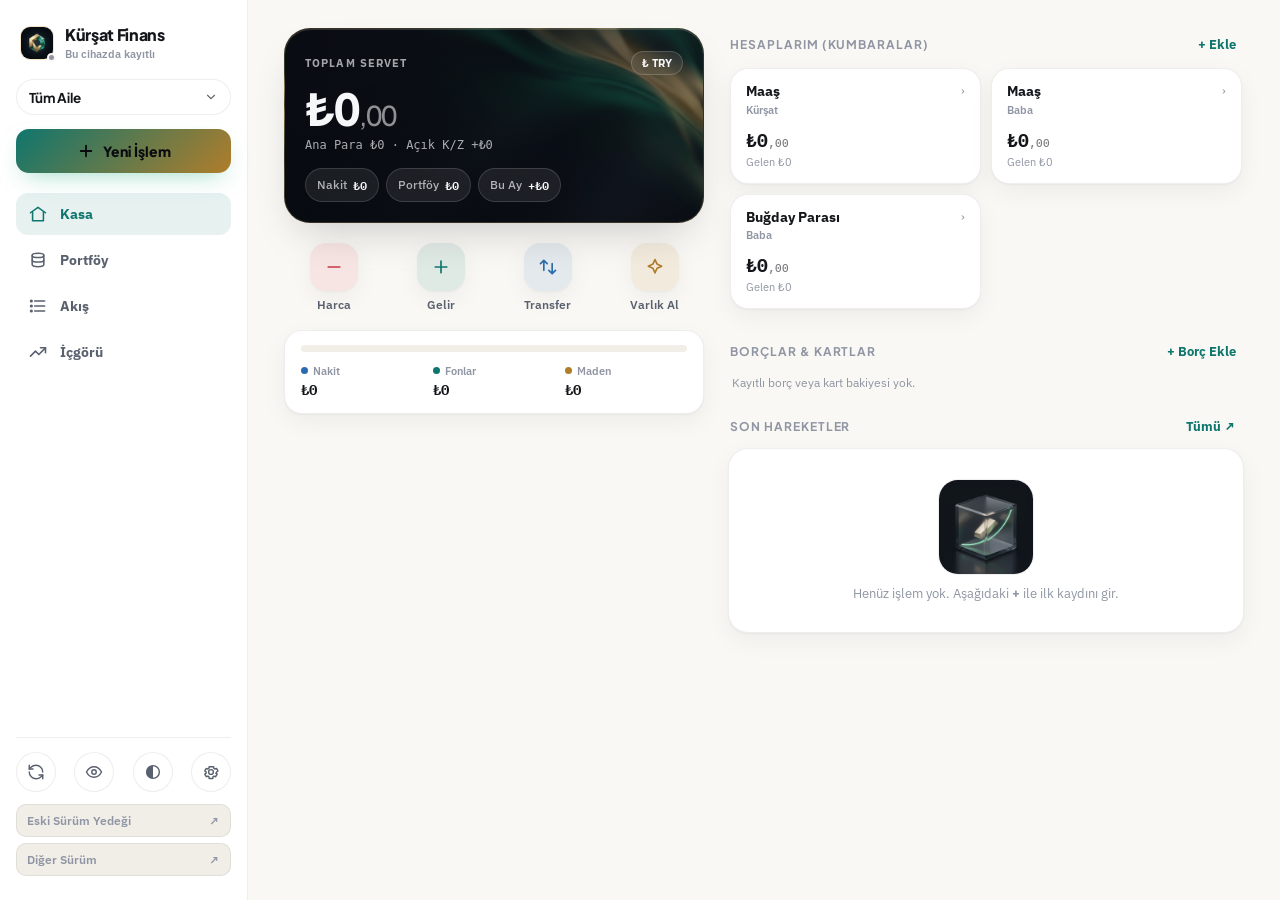
==== commit 64f0c4b8: "Redesign Kelo-Finans Gemini Edition — Atelier Wealth UX" ====
--- a/gemini/index.html
+++ b/gemini/index.html
@@ -5,88 +5,98 @@
   <meta name="viewport" content="width=device-width, initial-scale=1.0, viewport-fit=cover">
   <meta name="apple-mobile-web-app-capable" content="yes">
   <meta name="apple-mobile-web-app-status-bar-style" content="black-translucent">
-  <meta name="apple-mobile-web-app-title" content="KFT Gemini">
+  <meta name="apple-mobile-web-app-title" content="KFT Atelier">
   <meta name="mobile-web-app-capable" content="yes">
-  <meta name="theme-color" content="#0B0E14">
+  <meta name="theme-color" content="#090B10">
   <link rel="manifest" href="./manifest.json">
   <link rel="apple-touch-icon" href="./assets/icon-192.png">
   <link rel="icon" type="image/png" href="./assets/icon-192.png">
   <link rel="stylesheet" href="./css/app.css">
-  <title>Kürşat Finans — Gemini Edition</title>
+  <title>Kürşat Finans — Atelier Wealth</title>
 </head>
 <body>
   <div id="app">
-    <!-- Masaüstü Sol Sidebar -->
+    <!-- Masaüstü Sidebar -->
     <aside class="sidebar">
-      <div class="brand">
-        <img src="./assets/icon-192.png" alt="KFT" class="brand-logo">
-        <div class="brand-text">
-          <div class="brand-name">Kürşat Finans</div>
-          <div class="brand-sub"><span class="sync-dot" id="syncDotSide"></span><span id="syncLabelSide">Hazırlanıyor…</span></div>
-        </div>
-      </div>
+      <div class="sidebar-brand">
+        <div class="emblem-wrap">
+          <img src="./assets/icon-192.png" alt="KFT" class="brand-logo">
+          <span class="sync-badge" id="syncDotSide"></span>
+        </div>
+        <div>
+          <div class="sidebar-title">Kürşat Finans</div>
+          <div class="sidebar-sub" id="syncLabelSide">Atelier Wealth</div>
+        </div>
+      </div>
+
+      <div class="sidebar-person-wrap">
+        <button type="button" class="person-pill" id="personSwitcherSide">
+          <span id="personLabelSide">Tüm Aile</span>
+          <svg viewBox="0 0 24 24" fill="none" stroke="currentColor" stroke-width="2" stroke-linecap="round"><path d="M6 9l6 6 6-6"/></svg>
+        </button>
+      </div>
+
+      <button type="button" class="sidebar-cta" id="quickAddSideBtn">
+        <svg viewBox="0 0 24 24" width="18" height="18" fill="none" stroke="currentColor" stroke-width="2.4" stroke-linecap="round"><path d="M12 5v14M5 12h14"/></svg>
+        <span>Yeni İşlem</span>
+      </button>
 
       <nav class="sidebar-nav" aria-label="Ana menü">
-        <button type="button" class="tab active" data-view="ozet">
-          <svg viewBox="0 0 24 24"><path d="M3 11.5 12 4l9 7.5"/><path d="M5.5 10v9.5h13V10"/><path d="M9.5 19.5v-6h5v6"/></svg>
-          <span>Özet</span>
-        </button>
-        <button type="button" class="tab" data-view="ekle">
-          <svg viewBox="0 0 24 24"><circle cx="12" cy="12" r="8.5"/><path d="M12 8v8M8 12h8"/></svg>
-          <span>Hızlı Ekle</span>
-        </button>
-        <button type="button" class="tab" data-view="birikim">
-          <svg viewBox="0 0 24 24"><ellipse cx="12" cy="6.5" rx="7" ry="2.6"/><path d="M5 6.5v5.4c0 1.4 3.1 2.6 7 2.6s7-1.2 7-2.6V6.5"/><path d="M5 11.9v5.4c0 1.4 3.1 2.6 7 2.6s7-1.2 7-2.6v-5.4"/></svg>
-          <span>Birikim</span>
-        </button>
-        <button type="button" class="tab" data-view="analiz">
+        <button type="button" class="dock-tab active" data-view="kasa">
+          <svg viewBox="0 0 24 24"><path d="M3 10.5 12 4l9 6.5"/><path d="M5.5 9.5V20h13V9.5"/></svg>
+          <span>Kasa</span>
+        </button>
+        <button type="button" class="dock-tab" data-view="portfoy">
+          <svg viewBox="0 0 24 24"><ellipse cx="12" cy="6.5" rx="7" ry="2.5"/><path d="M5 6.5v5.5c0 1.4 3.1 2.5 7 2.5s7-1.1 7-2.5V6.5"/><path d="M5 12v5.5c0 1.4 3.1 2.5 7 2.5s7-1.1 7-2.5V12"/></svg>
+          <span>Portföy</span>
+        </button>
+        <button type="button" class="dock-tab" data-view="akis">
+          <svg viewBox="0 0 24 24"><path d="M8 6h12M8 12h12M8 18h12"/><circle cx="4" cy="6" r="1"/><circle cx="4" cy="12" r="1"/><circle cx="4" cy="18" r="1"/></svg>
+          <span>Akış</span>
+        </button>
+        <button type="button" class="dock-tab" data-view="icgoru">
           <svg viewBox="0 0 24 24"><path d="M3 17l6-6 4 4 8-8"/><path d="M15 7h6v6"/></svg>
-          <span>Analiz & Rapor</span>
-        </button>
-        <button type="button" class="tab" data-view="kayitlar">
-          <svg viewBox="0 0 24 24"><path d="M8 6h12M8 12h12M8 18h12"/><circle cx="4" cy="6" r="1"/><circle cx="4" cy="12" r="1"/><circle cx="4" cy="18" r="1"/></svg>
-          <span>Kayıtlar & Ekstre</span>
+          <span>İçgörü</span>
         </button>
       </nav>
 
       <div class="sidebar-tools">
-        <button type="button" class="icon-btn" id="syncBtnSide" title="Şimdi Eşitle">
+        <button type="button" class="circle-btn" id="syncBtnSide" title="Şimdi Eşitle">
           <svg viewBox="0 0 24 24" fill="none" stroke="currentColor" stroke-width="1.9" stroke-linecap="round" stroke-linejoin="round"><path d="M21 12a9 9 0 0 0-9-9 9.75 9.75 0 0 0-6.74 2.74L3 8"/><path d="M3 3v5h5"/><path d="M3 12a9 9 0 0 0 9 9 9.75 9.75 0 0 0 6.74-2.74L21 16"/><path d="M16 16h5v5"/></svg>
         </button>
-        <button type="button" class="icon-btn" id="privacyBtnSide" title="Gizlilik Modu">
+        <button type="button" class="circle-btn" id="privacyBtnSide" title="Gizlilik Modu">
           <svg viewBox="0 0 24 24" fill="none" stroke="currentColor" stroke-width="1.9" stroke-linecap="round" stroke-linejoin="round"><path d="M2 12s3.5-7 10-7 10 7 10 7-3.5 7-10 7-10-7-10-7Z"/><circle cx="12" cy="12" r="3"/></svg>
         </button>
-        <button type="button" class="icon-btn" id="themeBtnSide" title="Tema"></button>
-        <button type="button" class="icon-btn" id="settingsBtnSide" title="Ayarlar">
+        <button type="button" class="circle-btn" id="themeBtnSide" title="Tema"></button>
+        <button type="button" class="circle-btn" id="settingsBtnSide" title="Ayarlar">
           <svg viewBox="0 0 24 24" fill="none" stroke="currentColor" stroke-width="1.9" stroke-linecap="round" stroke-linejoin="round"><circle cx="12" cy="12" r="3.2"/><path d="M19.4 13.5c.04-.5.04-1 0-1.5l1.9-1.4-2-3.4-2.2.8c-.4-.3-.8-.6-1.3-.8l-.3-2.3H9.5l-.3 2.3c-.5.2-.9.5-1.3.8l-2.2-.8-2 3.4L5.6 12c-.04.5-.04 1 0 1.5l-1.9 1.4 2 3.4 2.2-.8c.4.3.8.6 1.3.8l.3 2.3h4.9l.3-2.3c.5-.2.9-.5 1.3-.8l2.2.8 2-3.4-1.9-1.4Z"/></svg>
         </button>
       </div>
 
       <div class="sidebar-links">
         <a href="../yedek/" class="side-link"><span>Eski Sürüm Yedeği</span><span>↗</span></a>
-        <a href="../" class="side-link"><span>Diğer Sürüm (Ana)</span><span>↗</span></a>
+        <a href="../" class="side-link"><span>Diğer Sürüm</span><span>↗</span></a>
       </div>
     </aside>
 
-    <!-- Mobil Üst Bar (Safe-Area Uyumlu) -->
+    <!-- Minimalist Mobil Üst Bar -->
     <header class="topbar">
-      <div class="brand">
-        <img src="./assets/icon-192.png" alt="KFT" class="brand-logo">
-        <div class="brand-text">
-          <div class="brand-name">Kürşat Finans</div>
-          <div class="brand-sub"><span class="sync-dot" id="syncDotTop"></span><span id="syncLabelTop">Hazırlanıyor…</span></div>
-        </div>
+      <div class="brand-switcher">
+        <div class="emblem-wrap" id="syncTapTop" title="Senkron durumu">
+          <img src="./assets/icon-192.png" alt="KFT" class="brand-logo">
+          <span class="sync-badge" id="syncDotTop"></span>
+        </div>
+        <button type="button" class="person-pill" id="personSwitcherTop">
+          <span id="personLabelTop">Tüm Aile</span>
+          <svg viewBox="0 0 24 24" fill="none" stroke="currentColor" stroke-width="2" stroke-linecap="round"><path d="M6 9l6 6 6-6"/></svg>
+        </button>
       </div>
       <div class="topbar-actions">
-        <button type="button" class="icon-btn" id="syncBtnTop" title="Şimdi Eşitle">
-          <svg viewBox="0 0 24 24" fill="none" stroke="currentColor" stroke-width="1.9" stroke-linecap="round" stroke-linejoin="round"><path d="M21 12a9 9 0 0 0-9-9 9.75 9.75 0 0 0-6.74 2.74L3 8"/><path d="M3 3v5h5"/><path d="M3 12a9 9 0 0 0 9 9 9.75 9.75 0 0 0 6.74-2.74L21 16"/><path d="M16 16h5v5"/></svg>
-        </button>
-        <button type="button" class="icon-btn" id="privacyBtnTop" title="Tutarları Gizle">
+        <button type="button" class="circle-btn" id="privacyBtnTop" title="Tutarları Gizle">
           <svg viewBox="0 0 24 24" fill="none" stroke="currentColor" stroke-width="1.9" stroke-linecap="round" stroke-linejoin="round"><path d="M2 12s3.5-7 10-7 10 7 10 7-3.5 7-10 7-10-7-10-7Z"/><circle cx="12" cy="12" r="3"/></svg>
         </button>
-        <button type="button" class="icon-btn" id="themeBtnTop" title="Tema"></button>
-        <button type="button" class="icon-btn" id="settingsBtnTop" title="Ayarlar">
-          <svg viewBox="0 0 24 24" fill="none" stroke="currentColor" stroke-width="1.9" stroke-linecap="round" stroke-linejoin="round"><circle cx="12" cy="12" r="3.2"/><path d="M19.4 13.5c.04-.5.04-1 0-1.5l1.9-1.4-2-3.4-2.2.8c-.4-.3-.8-.6-1.3-.8l-.3-2.3H9.5l-.3 2.3c-.5.2-.9.5-1.3.8l-2.2-.8-2 3.4L5.6 12c-.04.5-.04 1 0 1.5l-1.9 1.4 2 3.4 2.2-.8c.4.3.8.6 1.3.8l.3 2.3h4.9l.3-2.3c.5-.2.9-.5 1.3-.8l2.2.8 2-3.4-1.9-1.4Z"/></svg>
+        <button type="button" class="circle-btn" id="settingsBtnTop" title="Menü ve Ayarlar">
+          <svg viewBox="0 0 24 24" fill="none" stroke="currentColor" stroke-width="1.9" stroke-linecap="round" stroke-linejoin="round"><circle cx="12" cy="12" r="1.4"/><circle cx="19" cy="12" r="1.4"/><circle cx="5" cy="12" r="1.4"/></svg>
         </button>
       </div>
     </header>
@@ -94,227 +104,126 @@
     <main>
       <div id="syncBanner" class="banner"></div>
 
-      <!-- ÖZET -->
-      <section id="view-ozet" class="view active">
-        <div class="chips" id="ozetPersonChips"></div>
-
-        <div class="bento-aside">
-          <div class="hero">
-            <div class="hero-head">
-              <div class="hero-label" id="heroTitleLabel">Net Servet</div>
-              <div class="hero-pills">
-                <button type="button" class="hero-pill num" id="currencyToggleBtn">₺ TRY</button>
+      <!-- 1. KASA (ANA EKRAN) -->
+      <section id="view-kasa" class="view active">
+        <div class="bento-kasa">
+          <div>
+            <div class="wealth-card">
+              <div class="wealth-top">
+                <div class="wealth-label" id="heroTitleLabel">Net Servet</div>
+                <button type="button" class="wealth-pill-btn num" id="currencyToggleBtn">₺ TRY</button>
               </div>
-            </div>
-            <div class="hero-amount num" id="heroNetWorth">₺0,00</div>
-            <div class="hero-sub num" id="heroSubLine">Brüt Varlık ₺0,00 · Borç ₺0,00</div>
-
-            <div class="hero-kpis">
-              <button type="button" class="hero-kpi" id="kpiCashBtn" title="Nakit hareketlerini gör">
-                <div class="l"><span>Nakdim</span><span>↗</span></div>
-                <div class="v num" id="kpiCashVal">₺0</div>
+              <div class="wealth-amount num" id="heroNetWorth">₺0<span class="krs">,00</span></div>
+              <div class="wealth-sub num" id="heroSubLine">Ana Para ₺0 · Açık K/Z +₺0</div>
+
+              <div class="wealth-telemetry">
+                <button type="button" class="telemetry-pill" id="kpiCashBtn">
+                  <span class="t-lbl">Nakit</span><span class="num" id="kpiCashVal">₺0</span>
+                </button>
+                <button type="button" class="telemetry-pill" id="kpiPortfolioBtn">
+                  <span class="t-lbl">Portföy</span><span class="num" id="kpiPortfolioVal">₺0</span>
+                </button>
+                <button type="button" class="telemetry-pill" id="kpiMonthBtn">
+                  <span class="t-lbl">Bu Ay</span><span class="num" id="kpiMonthVal">+₺0</span>
+                </button>
+              </div>
+            </div>
+
+            <!-- 4 Hızlı Eylem -->
+            <div class="action-ribbon">
+              <button type="button" class="ribbon-btn" data-qa="gider">
+                <span class="ribbon-ico exp"><svg viewBox="0 0 24 24" fill="none" stroke="currentColor" stroke-width="2" stroke-linecap="round"><path d="M5 12h14"/></svg></span>
+                <span>Harca</span>
               </button>
-              <button type="button" class="hero-kpi" id="kpiPortfolioBtn" title="Portföy detayını gör">
-                <div class="l"><span>Portföy</span><span>↗</span></div>
-                <div class="v num" id="kpiPortfolioVal">₺0</div>
+              <button type="button" class="ribbon-btn" data-qa="gelir">
+                <span class="ribbon-ico inc"><svg viewBox="0 0 24 24" fill="none" stroke="currentColor" stroke-width="2" stroke-linecap="round"><path d="M12 5v14M5 12h14"/></svg></span>
+                <span>Gelir</span>
               </button>
-              <button type="button" class="hero-kpi" id="kpiMonthBtn" title="Bu ay nakit akışını gör">
-                <div class="l"><span>Bu Ay Akış</span><span>↗</span></div>
-                <div class="v num" id="kpiMonthVal">₺0</div>
+              <button type="button" class="ribbon-btn" data-qa="transfer">
+                <span class="ribbon-ico trf"><svg viewBox="0 0 24 24" fill="none" stroke="currentColor" stroke-width="2" stroke-linecap="round" stroke-linejoin="round"><path d="M7 16V4m0 0L3 8m4-4 4 4M17 8v12m0 0 4-4m-4 4-4-4"/></svg></span>
+                <span>Transfer</span>
               </button>
-            </div>
-          </div>
-
-          <div class="card" id="breakdownCard"></div>
-        </div>
-
-        <div class="bento-2">
+              <button type="button" class="ribbon-btn" id="qaBuyAssetBtn">
+                <span class="ribbon-ico inv"><svg viewBox="0 0 24 24" fill="none" stroke="currentColor" stroke-width="2" stroke-linecap="round" stroke-linejoin="round"><path d="M12 3l2.5 5.5L20 11l-5.5 2.5L12 19l-2.5-5.5L4 11l5.5-2.5Z"/></svg></span>
+                <span>Varlık Al</span>
+              </button>
+            </div>
+
+            <!-- İnce Jewel Dağılım Şeridi -->
+            <div class="alloc-card" id="allocCard"></div>
+          </div>
+
           <div>
-            <div class="section-title">
-              <span>Gelir Kaynakları (Kumbaralar)</span>
-              <button type="button" class="icon-btn compact" id="addIncomeTypeQuickBtn" title="Yeni gelir kaynağı">
-                <svg viewBox="0 0 24 24" fill="none" stroke="currentColor" stroke-width="2" stroke-linecap="round"><path d="M12 5v14M5 12h14"/></svg>
-              </button>
-            </div>
-            <div class="card-grid" id="potGrid"></div>
-
-            <div class="section-title">
-              <span>Borçlar & Kredi Kartları</span>
-              <button type="button" class="icon-btn compact" id="addDebtQuickBtn" title="Borç ekle">
-                <svg viewBox="0 0 24 24" fill="none" stroke="currentColor" stroke-width="2" stroke-linecap="round"><path d="M12 5v14M5 12h14"/></svg>
-              </button>
-            </div>
-            <div class="card-grid" id="debtGrid"></div>
-          </div>
-
+            <div class="section-head" style="margin-top:4px;">
+              <h2>Hesaplarım (Kumbaralar)</h2>
+              <button type="button" class="text-link" id="addAccountBtn">+ Ekle</button>
+            </div>
+            <div class="account-rail" id="accountRail"></div>
+
+            <div class="section-head" id="debtSectionHead">
+              <h2>Borçlar & Kartlar</h2>
+              <button type="button" class="text-link" id="addDebtBtn">+ Borç Ekle</button>
+            </div>
+            <div id="debtStrip"></div>
+
+            <div class="section-head">
+              <h2>Son Hareketler</h2>
+              <button type="button" class="text-link" id="goAllAkisBtn">Tümü ↗</button>
+            </div>
+            <div class="surface-card" style="padding:6px 14px;">
+              <div class="tx-list" id="recentList"></div>
+            </div>
+          </div>
+        </div>
+      </section>
+
+      <!-- 2. PORTFÖY (BİRİKİM VİTRİNİ) -->
+      <section id="view-portfoy" class="view">
+        <div class="surface-card" id="portfoyHeroCard"></div>
+
+        <div style="display:flex;gap:8px;align-items:center;justify-content:space-between;margin-top:14px;flex-wrap:wrap;">
+          <div class="segmented" id="portfoyFilterTabs" style="flex:1;min-width:240px;">
+            <button type="button" data-pf="all" class="active">Tümü</button>
+            <button type="button" data-pf="metal">Maden</button>
+            <button type="button" data-pf="fund">Fon</button>
+            <button type="button" data-pf="sales">Satışlar</button>
+          </div>
+          <div style="display:flex;gap:6px;">
+            <button type="button" class="btn-ghost" id="portfoyPricesBtn" style="min-height:40px;padding:8px 12px;font-size:12.5px;">↻ Kurlar</button>
+            <button type="button" class="btn-primary gold" id="portfoyAddBtn" style="margin-top:0;width:auto;min-height:40px;padding:8px 14px;font-size:12.5px;">+ Alış</button>
+          </div>
+        </div>
+
+        <div class="bento-2" style="margin-top:14px;">
+          <div class="surface-card" style="padding:6px 14px;">
+            <div class="tx-list" id="portfoyList"></div>
+          </div>
           <div>
-            <div class="section-title">
-              <span>Son Hareketler</span>
-              <button type="button" class="chip" id="goAllRecordsBtn" style="min-height:30px;padding:4px 10px;font-size:11.5px;">Tümünü Gör</button>
-            </div>
-            <div class="card" style="padding:8px 14px;">
-              <div class="tx-list" id="recentList"></div>
-            </div>
+            <div class="surface-card" id="portfoyAllocCard"></div>
           </div>
         </div>
       </section>
 
-      <!-- HIZLI EKLE -->
-      <section id="view-ekle" class="view">
-        <div class="narrow-form">
-          <div class="section-title">Yeni İşlem</div>
-          <div class="segmented" id="addModeTabs">
-            <button type="button" data-mode="gider" class="active">Gider</button>
-            <button type="button" data-mode="gelir">Gelir</button>
-            <button type="button" data-mode="transfer">Transfer</button>
-          </div>
-
-          <form id="entryForm" autocomplete="off">
-            <div class="field">
-              <label for="f_amount">Tutar (₺)</label>
-              <input type="text" inputmode="decimal" id="f_amount" class="num-input hero-money-input" placeholder="0,00" required>
-              <div class="quick-amounts" id="quickAmounts">
-                <button type="button" class="quick-amt-btn" data-add="100">+100</button>
-                <button type="button" class="quick-amt-btn" data-add="250">+250</button>
-                <button type="button" class="quick-amt-btn" data-add="500">+500</button>
-                <button type="button" class="quick-amt-btn" data-add="1000">+1.000</button>
-              </div>
-            </div>
-
-            <div class="field">
-              <label for="f_person" id="f_person_label">Kimin Harcaması</label>
-              <select id="f_person"></select>
-            </div>
-
-            <div class="field" id="expenseCatField">
-              <label for="f_category">Gider Kategorisi</label>
-              <select id="f_category"></select>
-              <div class="add-row" style="margin-top:8px;">
-                <input type="text" id="qa_cat_input" placeholder="Yeni kategori ekle…">
-                <button type="button" id="qa_cat_btn">+ Ekle</button>
-              </div>
-            </div>
-
-            <div class="field" id="paidFromField">
-              <label for="f_paidfrom">Hangi Hesaptan / Kaynaktan Ödendi</label>
-              <select id="f_paidfrom"></select>
-              <div class="field-hint">Harcama seçtiğin hesabın nakit bakiyesinden düşülür; raporlarda kimin harcaması olduğu ayrıca korunur.</div>
-            </div>
-
-            <div class="field" id="incomeTypeField" style="display:none;">
-              <label for="f_incometype">Gelir Kaynağı</label>
-              <select id="f_incometype"></select>
-              <div class="add-row" style="margin-top:8px;">
-                <input type="text" id="qa_inc_input" placeholder="Yeni gelir kaynağı ekle…">
-                <button type="button" id="qa_inc_btn">+ Ekle</button>
-              </div>
-            </div>
-
-            <div id="transferFields" style="display:none;">
-              <div class="field">
-                <label for="f_tr_from">Çıkış Hesabı (Nakit Kaynağı)</label>
-                <select id="f_tr_from"></select>
-              </div>
-              <div class="field">
-                <label for="f_tr_to">Hedef Hesap (Nakit Kaynağı)</label>
-                <select id="f_tr_to"></select>
-                <div class="field-hint">Hesaplar arası transfer gelir veya gider toplamını değiştirmez, yalnızca bakiyeleri taşır.</div>
-              </div>
-            </div>
-
-            <div class="field">
-              <label for="f_date">Tarih</label>
-              <input type="date" id="f_date" required>
-            </div>
-
-            <div class="field">
-              <label for="f_note">Not (opsiyonel)</label>
-              <input type="text" id="f_note" placeholder="Örn: Market alışverişi">
-            </div>
-
-            <button type="submit" class="btn-primary expense" id="submitBtn">Gideri Kaydet</button>
-          </form>
-        </div>
+      <!-- 3. AKIŞ (AKILLI DEFTER & MUTABAKAT) -->
+      <section id="view-akis" class="view">
+        <div style="display:flex;gap:8px;flex-wrap:wrap;align-items:center;">
+          <input type="search" id="recordSearchInput" placeholder="Not, kategori veya hesap ara…" style="flex:1;min-width:190px;min-height:42px;background:var(--surface);border:1px solid var(--hairline);border-radius:13px;padding:9px 14px;font-size:14px;color:var(--ink);font-family:inherit;">
+          <button type="button" class="btn-ghost" id="importCsvBtn" style="min-height:42px;padding:8px 12px;font-size:12.5px;">Ekstre</button>
+          <button type="button" class="btn-ghost" id="exportCsvBtn" style="min-height:42px;padding:8px 12px;font-size:12.5px;">CSV</button>
+        </div>
+
+        <div class="chips" id="recordChips" style="margin-top:10px;">
+          <button type="button" class="chip active" data-rf="all">Tümü</button>
+          <button type="button" class="chip" data-rf="gider">Gider</button>
+          <button type="button" class="chip" data-rf="gelir">Gelir</button>
+          <button type="button" class="chip" data-rf="transfer">Transfer</button>
+        </div>
+
+        <div id="recordsList" style="margin-top:10px;"></div>
       </section>
 
-      <!-- BİRİKİM -->
-      <section id="view-birikim" class="view">
-        <div class="chips" id="birikimPersonChips"></div>
-        <div class="card" id="birikimOverviewCard" style="margin-top:12px;"></div>
-
-        <div class="segmented" id="birikimSubTabs" style="margin-top:14px;">
-          <button type="button" data-sub="metal" class="active">Kıymetli Maden</button>
-          <button type="button" data-sub="fund">Yatırım Fonları</button>
-        </div>
-
-        <div id="birikimMetalPane" style="margin-top:14px;">
-          <div class="stat-row">
-            <div class="stat-tile"><div class="l">Kalan Maliyet</div><div class="v num" id="bMaliyet">₺0,00</div></div>
-            <div class="stat-tile"><div class="l">Güncel Değer</div><div class="v num" id="bDeger">₺0,00</div></div>
-            <div class="stat-tile"><div class="l">Açık K/Z</div><div class="v num" id="bKar">₺0,00</div></div>
-            <div class="stat-tile"><div class="l">Gerçekleşen K/Z</div><div class="v num" id="bRealized">₺0,00</div></div>
-          </div>
-
-          <div style="display:flex;gap:8px;flex-wrap:wrap;margin-top:14px;">
-            <button type="button" class="btn-primary gold" id="addHoldingBtn" style="flex:1;margin-top:0;">+ Maden Alışı</button>
-            <button type="button" class="btn-ghost" id="addMetalSaleBtn" style="flex:1;">Maden Satışı</button>
-            <button type="button" class="btn-ghost" id="updatePricesBtn" style="flex:1;">Fiyat Güncelle</button>
-          </div>
-
-          <div class="bento-2">
-            <div>
-              <div class="section-title">Materyale Göre Dağılım</div>
-              <div class="card" id="materialBars"></div>
-            </div>
-            <div>
-              <div class="section-title">
-                <span>Varlıklarım</span>
-              </div>
-              <div class="chips" id="holdingsFilterChips" style="margin-bottom:10px;"></div>
-              <div class="card-grid" id="holdingsList"></div>
-              <div class="section-title" style="margin-top:18px;">Maden Satış Geçmişi</div>
-              <div class="card-grid" id="metalSalesList"></div>
-            </div>
-          </div>
-        </div>
-
-        <div id="birikimFundPane" style="display:none;margin-top:14px;">
-          <div class="stat-row">
-            <div class="stat-tile"><div class="l">Kalan Adet</div><div class="v num" id="fAdet">0</div></div>
-            <div class="stat-tile"><div class="l">Maliyet</div><div class="v num" id="fMaliyet">₺0,00</div></div>
-            <div class="stat-tile"><div class="l">Brüt Değer</div><div class="v num" id="fDeger">₺0,00</div></div>
-            <div class="stat-tile"><div class="l">Net Likidasyon</div><div class="v num" id="fNetLiq">₺0,00</div></div>
-            <div class="stat-tile"><div class="l">Gerçekleşen Net</div><div class="v num" id="fRealized">₺0,00</div></div>
-          </div>
-
-          <div style="display:flex;gap:8px;flex-wrap:wrap;margin-top:14px;">
-            <button type="button" class="btn-primary gold" id="addFundLotBtn" style="flex:1;margin-top:0;">+ Fon Alışı</button>
-            <button type="button" class="btn-ghost" id="addFundSaleBtn" style="flex:1;">Fon Satışı (FIFO)</button>
-            <button type="button" class="btn-ghost" id="updateFundPriceBtn" style="flex:1;">Fon Fiyatı Güncelle</button>
-          </div>
-
-          <div class="bento-2">
-            <div>
-              <div class="section-title">Fona Göre Dağılım & Stopaj Oranları</div>
-              <div class="card" id="fundBars"></div>
-            </div>
-            <div>
-              <div class="segmented" id="fundTxTabs" style="margin-bottom:10px;">
-                <button type="button" data-sub="lots" class="active">Alış Lotları</button>
-                <button type="button" data-sub="sales">Satışlar & Stopaj</button>
-              </div>
-              <div id="fundLotsList" class="card-grid"></div>
-              <div id="fundSalesList" class="card-grid" style="display:none;"></div>
-            </div>
-          </div>
-        </div>
-      </section>
-
-      <!-- ANALİZ & RAPOR -->
-      <section id="view-analiz" class="view">
-        <div class="chips" id="raporPersonChips"></div>
-
-        <div class="section-title">Dönem & Kapsam</div>
+      <!-- 4. İÇGÖRÜ (ANALİZ & AYLIK KAPANIŞ) -->
+      <section id="view-icgoru" class="view">
         <div style="display:flex;gap:8px;flex-wrap:wrap;align-items:center;justify-content:space-between;">
           <div class="chips" id="periodChips">
             <button type="button" class="chip active" data-period="thisMonth">Bu Ay</button>
@@ -323,96 +232,71 @@
             <button type="button" class="chip" data-period="all">Tümü</button>
           </div>
           <div class="chips" id="scopeChips">
-            <button type="button" class="chip active" data-scope="spender">Kimin Harcaması</button>
+            <button type="button" class="chip active" data-scope="spender">Harcayan</button>
             <button type="button" class="chip" data-scope="account">Hesap Sahibi</button>
           </div>
         </div>
 
         <div class="stat-row" style="margin-top:14px;">
-          <div class="stat-tile"><div class="l">Dönem Geliri</div><div class="v num income" id="repIncome">₺0,00</div></div>
-          <div class="stat-tile"><div class="l">Dönem Gideri</div><div class="v num expense" id="repExpense">₺0,00</div></div>
-          <div class="stat-tile"><div class="l">Net Akış</div><div class="v num" id="repNet">₺0,00</div></div>
-          <div class="stat-tile"><div class="l">6 Ay Tasarruf Oranı</div><div class="v num" id="anSavingsRate">%0</div></div>
-        </div>
-
-        <div class="bento-2">
-          <div class="card">
+          <div class="stat-tile"><div class="l">Dönem Geliri</div><div class="v num income" id="repIncome">₺0</div></div>
+          <div class="stat-tile"><div class="l">Dönem Gideri</div><div class="v num expense" id="repExpense">₺0</div></div>
+          <div class="stat-tile"><div class="l">Net Akış</div><div class="v num" id="repNet">₺0</div></div>
+          <div class="stat-tile"><div class="l">6 Ay Tasarruf</div><div class="v num" id="anSavingsRate">%0</div></div>
+        </div>
+
+        <div class="bento-2" style="margin-top:14px;">
+          <div class="surface-card">
             <div class="card-title">Son 6 Ay Nakit Akışı (Yatırım Transferi Hariç)</div>
             <div id="monthlyTrendChart"></div>
           </div>
 
-          <div class="card">
+          <div class="surface-card">
             <div class="card-title">
-              <span>Aylık Kapanış Mutabakatı</span>
+              <span>Aylık Kapanış</span>
               <input type="month" id="monthlyClosePicker" style="border:1px solid var(--hairline);background:var(--surface-2);color:var(--ink);border-radius:8px;padding:4px 8px;font-size:12px;font-family:inherit;">
             </div>
             <div id="monthlyCloseBox"></div>
           </div>
         </div>
 
-        <div class="bento-2">
-          <div class="card">
-            <div class="card-title">Kategoriye Göre Harcamalar</div>
+        <div class="bento-2" style="margin-top:14px;">
+          <div class="surface-card">
+            <div class="card-title">Harcama Kategorileri</div>
             <div id="categoryBars"></div>
           </div>
 
-          <div class="card">
-            <div class="card-title">Bankaya Göre Kıymetli Maden (Normalize)</div>
+          <div class="surface-card">
+            <div class="card-title">Bankaya Göre Maden (Normalize)</div>
             <div id="bankBars"></div>
           </div>
         </div>
-
-        <div class="section-title">Kaynağa Göre Nakit & Hareketler</div>
-        <div class="card-grid" id="sourceCards"></div>
-
-        <div class="section-title">Kişi Karşılaştırması</div>
-        <div class="card-grid" id="personCompareGrid"></div>
-      </section>
-
-      <!-- KAYITLAR & EKSTRE -->
-      <section id="view-kayitlar" class="view">
-        <div class="chips" id="kayitlarPersonChips"></div>
-
-        <div style="display:flex;gap:8px;flex-wrap:wrap;margin-top:12px;align-items:center;">
-          <input type="search" id="recordSearchInput" placeholder="Not, kategori veya hesap ara…" style="flex:1;min-width:200px;min-height:44px;background:var(--surface);border:1px solid var(--hairline);border-radius:12px;padding:10px 14px;font-size:14px;color:var(--ink);font-family:inherit;">
-          <button type="button" class="btn-ghost" id="importCsvBtn" style="min-height:44px;padding:8px 14px;">CSV Ekstre Mutabakatı</button>
-          <button type="button" class="btn-ghost" id="exportCsvBtn" style="min-height:44px;padding:8px 14px;">CSV İndir</button>
-        </div>
-
-        <div class="chips" id="recordChips" style="margin-top:10px;">
-          <button type="button" class="chip active" data-rf="all">Tümü</button>
-          <button type="button" class="chip" data-rf="gelir">Gelir</button>
-          <button type="button" class="chip" data-rf="gider">Gider</button>
-          <button type="button" class="chip" data-rf="transfer">Transfer</button>
-        </div>
-
-        <div id="recordsList" style="margin-top:12px;"></div>
       </section>
     </main>
 
-    <!-- Mobil Alt Navigasyon + Ortada Hızlı Ekle FAB -->
-    <nav class="tabbar" aria-label="Alt navigasyon">
-      <button type="button" class="tab active" data-view="ozet">
-        <svg viewBox="0 0 24 24"><path d="M3 11.5 12 4l9 7.5"/><path d="M5.5 10v9.5h13V10"/><path d="M9.5 19.5v-6h5v6"/></svg>
-        <span>Özet</span>
-      </button>
-      <button type="button" class="tab" data-view="birikim">
-        <svg viewBox="0 0 24 24"><ellipse cx="12" cy="6.5" rx="7" ry="2.6"/><path d="M5 6.5v5.4c0 1.4 3.1 2.6 7 2.6s7-1.2 7-2.6V6.5"/><path d="M5 11.9v5.4c0 1.4 3.1 2.6 7 2.6s7-1.2 7-2.6v-5.4"/></svg>
-        <span>Birikim</span>
-      </button>
-      <button type="button" class="tab tab-fab" data-view="ekle" aria-label="Yeni işlem ekle">
-        <svg viewBox="0 0 24 24"><path d="M12 5v14M5 12h14"/></svg>
-        <span>Ekle</span>
-      </button>
-      <button type="button" class="tab" data-view="analiz">
-        <svg viewBox="0 0 24 24"><path d="M3 17l6-6 4 4 8-8"/><path d="M15 7h6v6"/></svg>
-        <span>Analiz</span>
-      </button>
-      <button type="button" class="tab" data-view="kayitlar">
-        <svg viewBox="0 0 24 24"><path d="M8 6h12M8 12h12M8 18h12"/><circle cx="4" cy="6" r="1"/><circle cx="4" cy="12" r="1"/><circle cx="4" cy="18" r="1"/></svg>
-        <span>Kayıtlar</span>
-      </button>
-    </nav>
+    <!-- Yüzen Cam Alt Dock (Mobil) -->
+    <div class="dock-wrap">
+      <nav class="dock" aria-label="Alt navigasyon">
+        <button type="button" class="dock-tab active" data-view="kasa">
+          <svg viewBox="0 0 24 24"><path d="M3 10.5 12 4l9 6.5"/><path d="M5.5 9.5V20h13V9.5"/></svg>
+          <span>Kasa</span>
+        </button>
+        <button type="button" class="dock-tab" data-view="portfoy">
+          <svg viewBox="0 0 24 24"><ellipse cx="12" cy="6.5" rx="7" ry="2.5"/><path d="M5 6.5v5.5c0 1.4 3.1 2.5 7 2.5s7-1.1 7-2.5V6.5"/><path d="M5 12v5.5c0 1.4 3.1 2.5 7 2.5s7-1.1 7-2.5V12"/></svg>
+          <span>Portföy</span>
+        </button>
+        <button type="button" class="dock-fab" id="dockFabBtn" aria-label="Yeni işlem ekle">
+          <svg viewBox="0 0 24 24"><path d="M12 5v14M5 12h14"/></svg>
+        </button>
+        <button type="button" class="dock-tab" data-view="akis">
+          <svg viewBox="0 0 24 24"><path d="M8 6h12M8 12h12M8 18h12"/><circle cx="4" cy="6" r="1"/><circle cx="4" cy="12" r="1"/><circle cx="4" cy="18" r="1"/></svg>
+          <span>Akış</span>
+        </button>
+        <button type="button" class="dock-tab" data-view="icgoru">
+          <svg viewBox="0 0 24 24"><path d="M3 17l6-6 4 4 8-8"/><path d="M15 7h6v6"/></svg>
+          <span>İçgörü</span>
+        </button>
+      </nav>
+    </div>
   </div>
 
   <!-- Bottom Sheet / Modal -->
@@ -423,10 +307,10 @@
   <!-- Opsiyonel PIN Kilidi -->
   <div class="pin-lock" id="pinLockScreen">
     <div class="pin-box">
-      <img src="./assets/icon-192.png" alt="KFT" class="brand-logo" style="width:52px;height:52px;margin:0 auto 12px;">
+      <img src="./assets/icon-192.png" alt="KFT" class="brand-logo" style="width:52px;height:52px;margin:0 auto 12px;border-radius:14px;">
       <div class="sheet-title">Kürşat Finans Kilitli</div>
       <div class="field-hint" style="margin-bottom:14px;">Devam etmek için 4 haneli PIN kodunu gir.</div>
-      <input type="password" inputmode="numeric" maxlength="4" id="pinUnlockInput" class="num-input" placeholder="••••" style="width:100%;text-align:center;min-height:48px;border-radius:12px;border:1px solid var(--hairline);background:var(--bg);color:var(--ink);">
+      <input type="password" inputmode="numeric" maxlength="4" id="pinUnlockInput" class="num-input" placeholder="••••" style="width:100%;text-align:center;min-height:48px;border-radius:13px;border:1px solid var(--hairline);background:var(--bg);color:var(--ink);">
       <div id="pinUnlockErr" style="color:var(--expense);font-size:12px;margin-top:8px;min-height:16px;"></div>
       <button type="button" class="btn-primary" id="pinUnlockBtn">Kilidi Aç</button>
     </div>
--- a/gemini/css/app.css
+++ b/gemini/css/app.css
@@ -1,102 +1,100 @@
 @import url('https://fonts.googleapis.com/css2?family=Plus+Jakarta+Sans:wght@500;600;700;800&family=IBM+Plex+Sans:wght@400;500;600;700&family=IBM+Plex+Mono:wght@500;600&display=swap');
 
+/* ==========================================================================
+   Kelo-Finans — Atelier Wealth (Swiss Private Banking & Quiet Luxury)
+   ========================================================================== */
+
 :root {
-  --bg: #F6F5F1;
+  --bg: #FAF8F4;
   --surface: #FFFFFF;
-  --surface-2: #ECEAE3;
-  --surface-glass: rgba(255, 255, 255, 0.86);
-  --ink: #131720;
-  --ink-soft: #545B6B;
-  --ink-faint: #848B9C;
-  --hairline: rgba(19, 23, 32, 0.08);
+  --surface-2: #F1EEE8;
+  --surface-glass: rgba(250, 248, 244, 0.84);
+  --ink: #14161A;
+  --ink-soft: #59606E;
+  --ink-faint: #8F95A3;
+  --hairline: rgba(20, 22, 26, 0.07);
   --accent: #0F766E;
-  --accent-ink: #0B5953;
-  --accent-soft: #E1F4F1;
-  --income: #0E9F6E;
-  --income-soft: #E3F8F0;
-  --expense: #DC3545;
-  --expense-soft: #FDECEE;
-  --gold: #C6922B;
-  --gold-ink: #8C6213;
-  --gold-soft: #FBF2DC;
+  --accent-soft: rgba(15, 118, 110, 0.10);
+  --income: #0F766E;
+  --income-soft: rgba(15, 118, 110, 0.11);
+  --expense: #C93B47;
+  --expense-soft: rgba(201, 59, 71, 0.10);
+  --gold: #B07D2B;
+  --gold-soft: rgba(176, 125, 43, 0.11);
   --cash: #2B6CB0;
-  --cash-soft: #E5F0FB;
-  --warn: #D97706;
-  --warn-soft: #FEF3C7;
+  --cash-soft: rgba(43, 108, 176, 0.11);
+  --warn: #B45309;
+  --warn-soft: rgba(217, 119, 6, 0.12);
   --radius: 22px;
   --radius-sm: 14px;
-  --shadow: 0 1px 2px rgba(13, 17, 26, 0.04), 0 10px 28px rgba(13, 17, 26, 0.06);
-  --shadow-lg: 0 22px 48px -18px rgba(11, 14, 20, 0.45);
+  --shadow: 0 1px 2px rgba(20, 22, 26, 0.04), 0 8px 24px rgba(20, 22, 26, 0.05);
+  --shadow-lg: 0 20px 44px -16px rgba(15, 18, 24, 0.22);
   color-scheme: light;
 }
 
 @media (prefers-color-scheme: dark) {
   :root:not([data-theme="light"]) {
-    --bg: #0B0E14;
-    --surface: #131822;
-    --surface-2: #1B2230;
-    --surface-glass: rgba(19, 24, 34, 0.84);
-    --ink: #F2F4F8;
-    --ink-soft: #A0A9BB;
-    --ink-faint: #677185;
-    --hairline: rgba(242, 244, 248, 0.09);
-    --accent: #14B8A6;
-    --accent-ink: #5EEAD4;
-    --accent-soft: rgba(20, 184, 166, 0.14);
-    --income: #34D399;
-    --income-soft: rgba(52, 211, 153, 0.14);
-    --expense: #F87171;
-    --expense-soft: rgba(248, 113, 113, 0.14);
-    --gold: #E5B84B;
-    --gold-ink: #F6D57E;
-    --gold-soft: rgba(229, 184, 75, 0.14);
-    --cash: #60A5FA;
-    --cash-soft: rgba(96, 165, 250, 0.14);
-    --warn: #FBBF24;
-    --warn-soft: rgba(251, 191, 36, 0.15);
-    --shadow: 0 1px 2px rgba(0, 0, 0, 0.45), 0 12px 32px rgba(0, 0, 0, 0.42);
-    --shadow-lg: 0 24px 54px -16px rgba(0, 0, 0, 0.75);
+    --bg: #090B10;
+    --surface: #11151E;
+    --surface-2: #181E2B;
+    --surface-glass: rgba(14, 17, 25, 0.80);
+    --ink: #F3F4F6;
+    --ink-soft: #9BA3B4;
+    --ink-faint: #636B7E;
+    --hairline: rgba(255, 255, 255, 0.065);
+    --accent: #2BB686;
+    --accent-soft: rgba(43, 182, 134, 0.13);
+    --income: #2BB686;
+    --income-soft: rgba(43, 182, 134, 0.13);
+    --expense: #E56B6F;
+    --expense-soft: rgba(229, 107, 111, 0.13);
+    --gold: #DFB464;
+    --gold-soft: rgba(223, 180, 100, 0.13);
+    --cash: #6EA8E5;
+    --cash-soft: rgba(110, 168, 229, 0.13);
+    --warn: #EAB308;
+    --warn-soft: rgba(234, 179, 8, 0.14);
+    --shadow: 0 1px 2px rgba(0, 0, 0, 0.45), 0 10px 28px rgba(0, 0, 0, 0.42);
+    --shadow-lg: 0 24px 56px -14px rgba(0, 0, 0, 0.78);
     color-scheme: dark;
   }
 }
 
 :root[data-theme="dark"] {
-  --bg: #0B0E14;
-  --surface: #131822;
-  --surface-2: #1B2230;
-  --surface-glass: rgba(19, 24, 34, 0.84);
-  --ink: #F2F4F8;
-  --ink-soft: #A0A9BB;
-  --ink-faint: #677185;
-  --hairline: rgba(242, 244, 248, 0.09);
-  --accent: #14B8A6;
-  --accent-ink: #5EEAD4;
-  --accent-soft: rgba(20, 184, 166, 0.14);
-  --income: #34D399;
-  --income-soft: rgba(52, 211, 153, 0.14);
-  --expense: #F87171;
-  --expense-soft: rgba(248, 113, 113, 0.14);
-  --gold: #E5B84B;
-  --gold-ink: #F6D57E;
-  --gold-soft: rgba(229, 184, 75, 0.14);
-  --cash: #60A5FA;
-  --cash-soft: rgba(96, 165, 250, 0.14);
-  --warn: #FBBF24;
-  --warn-soft: rgba(251, 191, 36, 0.15);
-  --shadow: 0 1px 2px rgba(0, 0, 0, 0.45), 0 12px 32px rgba(0, 0, 0, 0.42);
-  --shadow-lg: 0 24px 54px -16px rgba(0, 0, 0, 0.75);
+  --bg: #090B10;
+  --surface: #11151E;
+  --surface-2: #181E2B;
+  --surface-glass: rgba(14, 17, 25, 0.80);
+  --ink: #F3F4F6;
+  --ink-soft: #9BA3B4;
+  --ink-faint: #636B7E;
+  --hairline: rgba(255, 255, 255, 0.065);
+  --accent: #2BB686;
+  --accent-soft: rgba(43, 182, 134, 0.13);
+  --income: #2BB686;
+  --income-soft: rgba(43, 182, 134, 0.13);
+  --expense: #E56B6F;
+  --expense-soft: rgba(229, 107, 111, 0.13);
+  --gold: #DFB464;
+  --gold-soft: rgba(223, 180, 100, 0.13);
+  --cash: #6EA8E5;
+  --cash-soft: rgba(110, 168, 229, 0.13);
+  --warn: #EAB308;
+  --warn-soft: rgba(234, 179, 8, 0.14);
+  --shadow: 0 1px 2px rgba(0, 0, 0, 0.45), 0 10px 28px rgba(0, 0, 0, 0.42);
+  --shadow-lg: 0 24px 56px -14px rgba(0, 0, 0, 0.78);
   color-scheme: dark;
 }
 
-* { box-sizing: border-box; }
+* { box-sizing: border-box; -webkit-tap-highlight-color: transparent; }
 html, body { margin: 0; padding: 0; }
 body {
   background: var(--bg);
   color: var(--ink);
-  font-family: 'IBM Plex Sans', system-ui, -apple-system, sans-serif;
+  font-family: 'IBM Plex Sans', -apple-system, BlinkMacSystemFont, system-ui, sans-serif;
   -webkit-font-smoothing: antialiased;
   padding-bottom: env(safe-area-inset-bottom);
-  transition: background-color 0.2s ease, color 0.2s ease;
+  transition: background-color 0.22s ease, color 0.22s ease;
 }
 body.sheet-open { overflow: hidden; }
 
@@ -105,13 +103,19 @@
   font-variant-numeric: tabular-nums;
   font-feature-settings: "tnum" 1;
 }
+.krs {
+  font-size: 0.62em;
+  opacity: 0.56;
+  font-weight: 500;
+}
+
 h1, h2, h3, .display {
   font-family: 'Plus Jakarta Sans', system-ui, sans-serif;
   font-weight: 700;
   margin: 0;
 }
 
-/* ---------- Uygulama Kabuğu (Mobil First + Masaüstü Sidebar) ---------- */
+/* ---------- Uygulama Kabuğu ---------- */
 #app {
   min-height: 100dvh;
   display: flex;
@@ -123,6 +127,7 @@
 
 .sidebar { display: none; }
 
+/* Minimalist Tek Satır Mobil Üst Bar */
 .topbar {
   position: sticky;
   top: 0;
@@ -130,157 +135,202 @@
   display: flex;
   align-items: center;
   justify-content: space-between;
-  padding: calc(12px + env(safe-area-inset-top)) 18px 12px;
+  gap: 10px;
+  padding: calc(10px + env(safe-area-inset-top)) 16px 10px;
   background: var(--surface-glass);
-  backdrop-filter: blur(18px);
-  -webkit-backdrop-filter: blur(18px);
+  backdrop-filter: blur(20px);
+  -webkit-backdrop-filter: blur(20px);
   border-bottom: 1px solid var(--hairline);
 }
 
-.brand { display: flex; align-items: center; gap: 10px; min-width: 0; }
+.brand-switcher {
+  display: flex;
+  align-items: center;
+  gap: 10px;
+  min-width: 0;
+}
+.emblem-wrap {
+  position: relative;
+  width: 34px;
+  height: 34px;
+  flex: none;
+}
 .brand-logo {
-  width: 38px;
-  height: 38px;
-  border-radius: 11px;
+  width: 34px;
+  height: 34px;
+  border-radius: 10px;
   object-fit: cover;
-  border: 1px solid rgba(229, 184, 75, 0.35);
-  box-shadow: 0 4px 12px rgba(0, 0, 0, 0.22);
-  flex: none;
-}
-.brand-text { display: flex; flex-direction: column; min-width: 0; }
-.brand-name {
-  font-family: 'Plus Jakarta Sans', sans-serif;
-  font-weight: 800;
-  font-size: 16.5px;
-  letter-spacing: -0.02em;
-  line-height: 1.15;
-}
-.brand-sub {
-  font-size: 11px;
-  color: var(--ink-faint);
-  font-weight: 600;
-  display: flex;
-  align-items: center;
-  gap: 5px;
-  margin-top: 2px;
-}
-
-.sync-dot {
-  width: 7px;
-  height: 7px;
+  border: 1px solid rgba(223, 180, 100, 0.35);
+  display: block;
+}
+.sync-badge {
+  position: absolute;
+  right: -2px;
+  bottom: -2px;
+  width: 9px;
+  height: 9px;
   border-radius: 50%;
   background: var(--ink-faint);
-  display: inline-block;
+  border: 2px solid var(--bg);
+}
+.sync-badge.synced { background: var(--income); }
+.sync-badge.pending { background: var(--warn); }
+.sync-badge.error { background: var(--expense); }
+
+.person-pill {
+  display: inline-flex;
+  align-items: center;
+  gap: 6px;
+  min-height: 36px;
+  padding: 5px 12px;
+  border-radius: 99px;
+  border: 1px solid var(--hairline);
+  background: var(--surface);
+  color: var(--ink);
+  font-family: 'Plus Jakarta Sans', sans-serif;
+  font-size: 13.5px;
+  font-weight: 700;
+  cursor: pointer;
+  white-space: nowrap;
+  max-width: 190px;
+  overflow: hidden;
+  text-overflow: ellipsis;
+  transition: transform 0.14s ease, border-color 0.15s ease;
+}
+.person-pill:active { transform: scale(0.96); }
+.person-pill svg { width: 14px; height: 14px; opacity: 0.65; flex: none; }
+
+.topbar-actions {
+  display: flex;
+  align-items: center;
+  gap: 8px;
+}
+
+.circle-btn {
+  width: 40px;
+  height: 40px;
+  border-radius: 50%;
+  border: 1px solid var(--hairline);
+  background: var(--surface);
+  color: var(--ink-soft);
+  display: inline-flex;
+  align-items: center;
+  justify-content: center;
+  cursor: pointer;
   flex: none;
-}
-.sync-dot.synced { background: var(--income); box-shadow: 0 0 0 3px var(--income-soft); }
-.sync-dot.pending { background: var(--warn); box-shadow: 0 0 0 3px var(--warn-soft); }
-.sync-dot.error { background: var(--expense); box-shadow: 0 0 0 3px var(--expense-soft); }
-
-.topbar-actions { display: flex; align-items: center; gap: 6px; }
-
-.icon-btn {
-  border: 1px solid var(--hairline);
-  background: var(--surface);
-  color: var(--ink-soft);
-  min-width: 44px;
-  min-height: 44px;
-  padding: 0 10px;
-  border-radius: 12px;
-  display: inline-flex;
-  align-items: center;
-  justify-content: center;
-  gap: 5px;
-  cursor: pointer;
-  font-family: inherit;
-  font-size: 12.5px;
-  font-weight: 700;
-  flex: none;
-  transition: transform 0.14s ease, background-color 0.15s ease, border-color 0.15s ease;
-}
-.icon-btn.compact {
-  min-width: 36px;
-  min-height: 36px;
-  padding: 0;
-  border-radius: 10px;
-}
-.icon-btn svg { width: 18px; height: 18px; flex: none; }
-.icon-btn.active {
-  background: var(--accent-soft);
-  color: var(--accent-ink);
-  border-color: var(--accent);
-}
-.icon-btn.danger { color: var(--expense); }
-.icon-btn:active { transform: scale(0.94); }
+  transition: transform 0.14s ease, background-color 0.15s ease, color 0.15s ease;
+}
+.circle-btn svg { width: 18px; height: 18px; }
+.circle-btn.active { background: var(--accent-soft); color: var(--accent); border-color: var(--accent); }
+.circle-btn:active { transform: scale(0.93); }
 
 main {
   flex: 1;
-  padding: 14px 18px calc(98px + env(safe-area-inset-bottom));
+  padding: 14px 16px calc(108px + env(safe-area-inset-bottom));
   overflow-x: hidden;
 }
 
 .view { display: none; }
-.view.active { display: block; animation: fadein 0.18s ease; }
+.view.active { display: block; animation: fadein 0.2s cubic-bezier(0.22, 1, 0.36, 1); }
 @keyframes fadein {
-  from { opacity: 0; transform: translateY(4px); }
+  from { opacity: 0; transform: translateY(6px); }
   to { opacity: 1; transform: none; }
 }
 
-/* ---------- Masaüstü Responsive Shell (>= 960px) ---------- */
+/* ---------- Masaüstü Sidebar & Bento Düzeni (>= 960px) ---------- */
 @media (min-width: 960px) {
   #app {
-    max-width: 1560px;
+    max-width: 1480px;
     flex-direction: row;
     align-items: flex-start;
   }
   .topbar { display: none; }
-  .tabbar { display: none !important; }
+  .dock-wrap { display: none !important; }
   .sidebar {
-    width: 264px;
+    width: 248px;
     flex: none;
     position: sticky;
     top: 0;
     height: 100dvh;
     display: flex;
     flex-direction: column;
-    padding: 22px 16px;
+    padding: 24px 16px;
     background: var(--surface);
     border-right: 1px solid var(--hairline);
     z-index: 25;
+  }
+  .sidebar-brand {
+    display: flex;
+    align-items: center;
+    gap: 11px;
+    padding: 0 4px;
+  }
+  .sidebar-title {
+    font-family: 'Plus Jakarta Sans', sans-serif;
+    font-weight: 800;
+    font-size: 16px;
+    letter-spacing: -0.02em;
+  }
+  .sidebar-sub {
+    font-size: 11px;
+    color: var(--ink-faint);
+    font-weight: 600;
+    margin-top: 2px;
+  }
+  .sidebar-person-wrap { margin-top: 18px; }
+  .sidebar-person-wrap .person-pill { width: 100%; justify-content: space-between; max-width: none; }
+
+  .sidebar-cta {
+    margin-top: 14px;
+    width: 100%;
+    min-height: 44px;
+    border-radius: 13px;
+    border: none;
+    background: linear-gradient(135deg, var(--accent), var(--gold));
+    color: #090B10;
+    font-family: 'Plus Jakarta Sans', sans-serif;
+    font-size: 14px;
+    font-weight: 800;
+    cursor: pointer;
+    display: flex;
+    align-items: center;
+    justify-content: center;
+    gap: 8px;
+    box-shadow: 0 10px 24px -10px rgba(43, 182, 134, 0.5);
   }
   .sidebar-nav {
     display: flex;
     flex-direction: column;
     gap: 4px;
-    margin-top: 24px;
+    margin-top: 20px;
     flex: 1;
   }
-  .sidebar-nav .tab {
+  .sidebar-nav .dock-tab {
     flex-direction: row;
     justify-content: flex-start;
     align-items: center;
     gap: 12px;
-    padding: 12px 14px;
-    border-radius: 13px;
+    padding: 11px 12px;
+    border-radius: 12px;
+    min-height: 42px;
     font-size: 14px;
-    font-weight: 700;
+    font-weight: 600;
     color: var(--ink-soft);
-    min-height: 44px;
-  }
-  .sidebar-nav .tab span { font-size: 14px; }
-  .sidebar-nav .tab.active {
+  }
+  .sidebar-nav .dock-tab span { font-size: 14px; }
+  .sidebar-nav .dock-tab.active {
     background: var(--accent-soft);
-    color: var(--accent-ink);
-  }
-  .sidebar-nav .tab.active svg { stroke: var(--accent-ink); }
+    color: var(--accent);
+  }
+  .sidebar-nav .dock-tab.active svg { stroke: var(--accent); }
+
   .sidebar-tools {
-    display: grid;
-    grid-template-columns: repeat(4, 1fr);
-    gap: 6px;
+    display: flex;
+    gap: 8px;
     padding-top: 14px;
     border-top: 1px solid var(--hairline);
-  }
-  .sidebar-tools .icon-btn { min-width: 0; width: 100%; }
+    justify-content: space-between;
+  }
   .sidebar-links {
     display: flex;
     flex-direction: column;
@@ -299,40 +349,15 @@
     border-radius: 10px;
     background: var(--surface-2);
     border: 1px solid var(--hairline);
-    transition: color 0.15s ease, border-color 0.15s ease;
-  }
-  .side-link:hover { color: var(--ink); border-color: var(--ink-faint); }
+  }
+  .side-link:hover { color: var(--ink); }
+
   main {
     flex: 1;
     min-width: 0;
-    padding: 26px 34px 56px;
-  }
-  .view { max-width: 1260px; }
-}
-
-/* ---------- Grid Yardımcıları ---------- */
-.bento-2 {
-  display: grid;
-  grid-template-columns: 1fr;
-  gap: 16px;
-  margin-top: 16px;
-}
-.bento-aside {
-  display: grid;
-  grid-template-columns: 1fr;
-  gap: 16px;
-  margin-top: 14px;
-}
-.card-grid {
-  display: grid;
-  grid-template-columns: 1fr;
-  gap: 10px;
-}
-@media (min-width: 960px) {
-  .bento-2 { grid-template-columns: minmax(0, 1fr) minmax(0, 1fr); gap: 20px; }
-  .bento-aside { grid-template-columns: 400px minmax(0, 1fr); gap: 20px; align-items: start; }
-  .card-grid { grid-template-columns: repeat(auto-fill, minmax(290px, 1fr)); gap: 12px; }
-  .narrow-form { max-width: 560px; }
+    padding: 28px 36px 56px;
+  }
+  .view { max-width: 1180px; }
 }
 
 /* ---------- Durum Banner'ları ---------- */
@@ -341,7 +366,7 @@
   border: 1px solid var(--hairline);
   border-left: 3px solid var(--accent);
   border-radius: var(--radius-sm);
-  padding: 11px 14px;
+  padding: 10px 14px;
   font-size: 12.5px;
   color: var(--ink-soft);
   margin-bottom: 14px;
@@ -355,134 +380,345 @@
 .banner.warn { border-left-color: var(--warn); background: var(--warn-soft); color: var(--ink); }
 .banner.err { border-left-color: var(--expense); background: var(--expense-soft); color: var(--ink); }
 
-/* ---------- Hero Private Banking Kartı ---------- */
-.hero {
+/* ---------- Signature Wealth Card (Kasa Hero) ---------- */
+.wealth-card {
   position: relative;
   overflow: hidden;
   isolation: isolate;
-  border-radius: calc(var(--radius) + 2px);
+  border-radius: 26px;
   padding: 22px 20px 20px;
-  color: #F7F8FA;
-  background-color: #0A1118;
-  background-image: linear-gradient(125deg, rgba(10, 17, 24, 0.90) 0%, rgba(10, 17, 24, 0.65) 55%, rgba(10, 17, 24, 0.40) 100%), url('../assets/hero-mesh.jpg');
+  color: #F6F7F9;
+  background-color: #090C12;
+  background-image: linear-gradient(130deg, rgba(9, 12, 18, 0.90) 0%, rgba(9, 12, 18, 0.62) 55%, rgba(9, 12, 18, 0.34) 100%), url('../assets/hero-mesh.jpg');
   background-size: cover;
   background-position: center;
-  border: 1px solid rgba(229, 184, 75, 0.25);
+  border: 1px solid rgba(223, 180, 100, 0.22);
   box-shadow: var(--shadow-lg), inset 0 1px 0 rgba(255, 255, 255, 0.14);
 }
-.hero-head {
+.wealth-top {
   display: flex;
   align-items: center;
   justify-content: space-between;
+  gap: 8px;
+}
+.wealth-label {
+  font-size: 11px;
+  letter-spacing: 0.10em;
+  text-transform: uppercase;
+  color: rgba(246, 247, 249, 0.65);
+  font-weight: 700;
+}
+.wealth-pill-btn {
+  border: 1px solid rgba(255, 255, 255, 0.18);
+  background: rgba(255, 255, 255, 0.08);
+  color: #F6F7F9;
+  border-radius: 99px;
+  padding: 4px 10px;
+  font-size: 11px;
+  font-weight: 700;
+  cursor: pointer;
+  font-family: inherit;
+  backdrop-filter: blur(8px);
+}
+.wealth-amount {
+  font-family: 'Plus Jakarta Sans', sans-serif;
+  font-size: clamp(32px, 8.6vw, 44px);
+  font-weight: 800;
+  letter-spacing: -0.025em;
+  margin-top: 10px;
+  line-height: 1.06;
+}
+.wealth-sub {
+  font-size: 12px;
+  color: rgba(246, 247, 249, 0.68);
+  margin-top: 6px;
+}
+.wealth-telemetry {
+  display: flex;
+  flex-wrap: wrap;
+  gap: 7px;
+  margin-top: 16px;
+}
+.telemetry-pill {
+  display: inline-flex;
+  align-items: center;
+  gap: 6px;
+  border: 1px solid rgba(255, 255, 255, 0.14);
+  background: rgba(255, 255, 255, 0.08);
+  color: #F6F7F9;
+  border-radius: 99px;
+  padding: 6px 11px;
+  font-size: 12px;
+  font-weight: 600;
+  cursor: pointer;
+  font-family: inherit;
+  backdrop-filter: blur(8px);
+  transition: background-color 0.15s ease, transform 0.12s ease;
+}
+.telemetry-pill:hover { background: rgba(255, 255, 255, 0.15); }
+.telemetry-pill:active { transform: scale(0.96); }
+.telemetry-pill .t-lbl { opacity: 0.68; font-weight: 500; }
+
+/* ---------- Hızlı İşlem Şeridi (Quick-Action Ribbon) ---------- */
+.action-ribbon {
+  display: grid;
+  grid-template-columns: repeat(4, minmax(0, 1fr));
+  gap: 8px;
+  margin-top: 14px;
+}
+.ribbon-btn {
+  display: flex;
+  flex-direction: column;
+  align-items: center;
+  gap: 6px;
+  border: none;
+  background: transparent;
+  color: var(--ink-soft);
+  padding: 6px 2px;
+  cursor: pointer;
+  font-family: inherit;
+  font-size: 12px;
+  font-weight: 600;
+}
+.ribbon-btn:active .ribbon-ico { transform: scale(0.91); }
+.ribbon-ico {
+  width: 48px;
+  height: 48px;
+  border-radius: 16px;
+  background: var(--surface);
+  border: 1px solid var(--hairline);
+  box-shadow: var(--shadow);
+  display: flex;
+  align-items: center;
+  justify-content: center;
+  color: var(--ink);
+  transition: transform 0.14s ease, border-color 0.15s ease;
+}
+.ribbon-ico.exp { color: var(--expense); background: var(--expense-soft); border-color: transparent; }
+.ribbon-ico.inc { color: var(--income); background: var(--income-soft); border-color: transparent; }
+.ribbon-ico.trf { color: var(--cash); background: var(--cash-soft); border-color: transparent; }
+.ribbon-ico.inv { color: var(--gold); background: var(--gold-soft); border-color: transparent; }
+.ribbon-ico svg { width: 20px; height: 20px; }
+
+/* ---------- İnce Jewel Dağılım Şeridi ---------- */
+.alloc-card {
+  background: var(--surface);
+  border: 1px solid var(--hairline);
+  border-radius: 18px;
+  padding: 14px 16px;
+  box-shadow: var(--shadow);
+  margin-top: 12px;
+}
+.alloc-bar {
+  display: flex;
+  height: 7px;
+  border-radius: 99px;
+  overflow: hidden;
+  background: var(--surface-2);
+  gap: 2px;
+}
+.alloc-seg { height: 100%; border-radius: 99px; }
+.alloc-seg.cash { background: var(--cash); }
+.alloc-seg.fund { background: var(--accent); }
+.alloc-seg.metal { background: var(--gold); }
+
+.alloc-items {
+  display: grid;
+  grid-template-columns: repeat(3, minmax(0, 1fr));
   gap: 10px;
-}
-.hero-label {
-  font-size: 11.5px;
+  margin-top: 12px;
+}
+.alloc-item .l {
+  font-size: 11px;
+  color: var(--ink-faint);
+  font-weight: 600;
+  display: flex;
+  align-items: center;
+  gap: 5px;
+}
+.alloc-item .v {
+  font-size: 13.5px;
+  font-weight: 700;
+  margin-top: 3px;
+}
+.dot { width: 7px; height: 7px; border-radius: 50%; display: inline-block; flex: none; }
+.dot.cash { background: var(--cash); }
+.dot.fund { background: var(--accent); }
+.dot.metal { background: var(--gold); }
+
+/* ---------- Yatay Kaydırılabilir Hesap Kartları (Account Rail) ---------- */
+.section-head {
+  display: flex;
+  align-items: center;
+  justify-content: space-between;
+  gap: 8px;
+  margin: 22px 2px 10px;
+}
+.section-head h2 {
+  font-size: 12px;
+  font-weight: 700;
   text-transform: uppercase;
   letter-spacing: 0.08em;
-  color: rgba(247, 248, 250, 0.72);
-  font-weight: 700;
-}
-.hero-pills { display: flex; gap: 6px; align-items: center; }
-.hero-pill {
-  border: 1px solid rgba(255, 255, 255, 0.20);
-  background: rgba(255, 255, 255, 0.10);
-  color: #fff;
-  border-radius: 99px;
-  padding: 5px 10px;
+  color: var(--ink-faint);
+}
+.text-link {
+  border: none;
+  background: none;
+  color: var(--accent);
+  font-family: inherit;
+  font-size: 12.5px;
+  font-weight: 700;
+  cursor: pointer;
+  padding: 4px 6px;
+}
+
+.account-rail {
+  display: flex;
+  gap: 10px;
+  overflow-x: auto;
+  scroll-snap-type: x mandatory;
+  padding: 2px 2px 8px;
+  scrollbar-width: none;
+}
+.account-rail::-webkit-scrollbar { display: none; }
+
+.account-tile {
+  flex: 0 0 198px;
+  scroll-snap-align: start;
+  background: var(--surface);
+  border: 1px solid var(--hairline);
+  border-radius: 18px;
+  padding: 14px 15px;
+  box-shadow: var(--shadow);
+  cursor: pointer;
+  display: flex;
+  flex-direction: column;
+  justify-content: space-between;
+  min-height: 110px;
+  transition: transform 0.14s ease, border-color 0.15s ease;
+}
+.account-tile:active { transform: scale(0.97); }
+.account-tile .a-top {
+  display: flex;
+  justify-content: space-between;
+  align-items: flex-start;
+  gap: 6px;
+}
+.account-tile .a-name { font-weight: 700; font-size: 14px; line-height: 1.25; }
+.account-tile .a-owner { font-size: 11px; color: var(--ink-faint); font-weight: 600; margin-top: 2px; }
+.account-tile .a-bal { font-size: 18px; font-weight: 700; margin-top: 12px; }
+.account-tile .a-bal.neg { color: var(--expense); }
+.account-tile .a-sub { font-size: 11px; color: var(--ink-faint); margin-top: 3px; }
+
+@media (min-width: 960px) {
+  .bento-kasa {
+    display: grid;
+    grid-template-columns: 420px minmax(0, 1fr);
+    gap: 24px;
+    align-items: start;
+  }
+  .bento-2 {
+    display: grid;
+    grid-template-columns: repeat(2, minmax(0, 1fr));
+    gap: 20px;
+  }
+  .account-rail {
+    display: grid;
+    grid-template-columns: repeat(auto-fill, minmax(195px, 1fr));
+    overflow-x: visible;
+  }
+  .account-tile { flex: none; width: auto; }
+}
+
+/* ---------- Kartlar, Listeler & İkon Rozetleri ---------- */
+.surface-card {
+  background: var(--surface);
+  border: 1px solid var(--hairline);
+  border-radius: 20px;
+  padding: 14px 16px;
+  box-shadow: var(--shadow);
+}
+.card-title {
   font-size: 11.5px;
   font-weight: 700;
-  cursor: pointer;
-  font-family: inherit;
-  backdrop-filter: blur(8px);
-}
-.hero-amount {
-  font-family: 'Plus Jakarta Sans', sans-serif;
-  font-size: 34px;
-  font-weight: 800;
-  letter-spacing: -0.02em;
-  margin-top: 8px;
-  line-height: 1.08;
-}
-.hero-sub {
-  font-size: 12.5px;
-  color: rgba(247, 248, 250, 0.80);
-  margin-top: 6px;
-  font-weight: 500;
-}
-.hero-kpis {
-  display: grid;
-  grid-template-columns: repeat(3, minmax(0, 1fr));
-  gap: 8px;
-  margin-top: 16px;
-}
-.hero-kpi {
-  min-width: 0;
-  text-align: left;
-  background: rgba(255, 255, 255, 0.09);
-  border: 1px solid rgba(255, 255, 255, 0.15);
-  border-radius: 14px;
-  padding: 10px 10px;
-  color: #fff;
-  cursor: pointer;
-  font-family: inherit;
-  backdrop-filter: blur(10px);
-  -webkit-backdrop-filter: blur(10px);
-  transition: transform 0.14s ease, background-color 0.15s ease;
-}
-.hero-kpi:hover { background: rgba(255, 255, 255, 0.16); }
-.hero-kpi:active { transform: scale(0.97); }
-.hero-kpi .l {
-  font-size: 10.5px;
-  color: rgba(247, 248, 250, 0.72);
-  font-weight: 600;
-  display: flex;
-  align-items: center;
-  justify-content: space-between;
-}
-.hero-kpi .v {
-  font-size: clamp(11.5px, 3.2vw, 14px);
-  font-weight: 700;
-  margin-top: 4px;
-  white-space: nowrap;
-  overflow: hidden;
-  text-overflow: ellipsis;
-}
-
-/* ---------- Kartlar, Sekmeler, Çipler ---------- */
-.section-title {
-  font-size: 12px;
-  font-weight: 700;
   text-transform: uppercase;
-  letter-spacing: 0.06em;
+  letter-spacing: 0.07em;
   color: var(--ink-faint);
-  margin: 20px 2px 10px;
+  margin-bottom: 12px;
   display: flex;
   align-items: center;
   justify-content: space-between;
   gap: 8px;
 }
-.section-title:first-child { margin-top: 4px; }
-
-.card {
-  background: var(--surface);
-  border: 1px solid var(--hairline);
-  border-radius: var(--radius);
-  padding: 16px;
-  box-shadow: var(--shadow);
-}
-.card-title {
-  font-size: 12px;
-  font-weight: 700;
-  text-transform: uppercase;
-  letter-spacing: 0.06em;
-  color: var(--ink-faint);
-  margin-bottom: 12px;
-  display: flex;
-  align-items: center;
-  justify-content: space-between;
-}
-
+
+.tx-list { display: flex; flex-direction: column; }
+.tx-row {
+  display: flex;
+  align-items: center;
+  gap: 12px;
+  padding: 11px 2px;
+  border-bottom: 1px solid var(--hairline);
+  cursor: pointer;
+}
+.tx-row:last-child { border-bottom: none; }
+.tx-ico {
+  width: 38px;
+  height: 38px;
+  border-radius: 12px;
+  display: flex;
+  align-items: center;
+  justify-content: center;
+  flex: none;
+}
+.tx-ico svg { width: 17px; height: 17px; }
+.tx-ico.gider { background: var(--expense-soft); color: var(--expense); }
+.tx-ico.gelir { background: var(--income-soft); color: var(--income); }
+.tx-ico.transfer { background: var(--cash-soft); color: var(--cash); }
+.tx-ico.metal { background: var(--gold-soft); color: var(--gold); }
+.tx-ico.fund { background: var(--accent-soft); color: var(--accent); }
+
+.tx-main { flex: 1; min-width: 0; }
+.tx-label { font-size: 14px; font-weight: 600; white-space: nowrap; overflow: hidden; text-overflow: ellipsis; }
+.tx-sub { font-size: 11.5px; color: var(--ink-faint); margin-top: 2px; white-space: nowrap; overflow: hidden; text-overflow: ellipsis; }
+.tx-amt { font-size: 14px; font-weight: 700; white-space: nowrap; text-align: right; flex: none; }
+.tx-amt.gelir { color: var(--income); }
+.tx-amt.gider { color: var(--ink); }
+.tx-amt.transfer { color: var(--cash); }
+
+/* Portföy Gruplu Pozisyon Satırları */
+.position-row {
+  display: flex;
+  align-items: center;
+  gap: 12px;
+  padding: 13px 2px;
+  border-bottom: 1px solid var(--hairline);
+  cursor: pointer;
+}
+.position-row:last-child { border-bottom: none; }
+.position-right { text-align: right; flex: none; }
+.position-val { font-size: 14.5px; font-weight: 700; }
+.position-pnl { font-size: 11.5px; font-weight: 700; margin-top: 2px; }
+
+.profit-pos { color: var(--income); font-weight: 700; }
+.profit-neg { color: var(--expense); font-weight: 700; }
+
+.badge {
+  display: inline-flex;
+  align-items: center;
+  gap: 4px;
+  font-size: 10.5px;
+  font-weight: 700;
+  padding: 2px 8px;
+  border-radius: 99px;
+  background: var(--surface-2);
+  color: var(--ink-soft);
+}
+.badge.warn { background: var(--warn-soft); color: var(--warn); }
+.badge.pos { background: var(--income-soft); color: var(--income); }
+.badge.neg { background: var(--expense-soft); color: var(--expense); }
+.badge.gold { background: var(--gold-soft); color: var(--gold); }
+
+/* ---------- Çipler & Segmented ---------- */
 .chips {
   display: flex;
   gap: 7px;
@@ -504,171 +740,37 @@
   cursor: pointer;
   font-family: inherit;
   white-space: nowrap;
-  transition: transform 0.14s ease, background-color 0.14s ease;
-}
-.chip.active {
-  background: var(--ink);
-  color: var(--bg);
-  border-color: var(--ink);
-}
-.chip-manage {
-  flex: none;
-  border: 1px dashed var(--hairline);
-  background: transparent;
-  color: var(--ink-soft);
-  border-radius: 99px;
-  min-width: 44px;
-  min-height: 36px;
-  display: inline-flex;
-  align-items: center;
-  justify-content: center;
-  cursor: pointer;
-}
-.chip-manage svg { width: 15px; height: 15px; }
+}
+.chip.active { background: var(--ink); color: var(--bg); border-color: var(--ink); }
 
 .segmented {
   display: flex;
   background: var(--surface-2);
-  border-radius: 14px;
-  padding: 4px;
-  gap: 4px;
+  border-radius: 13px;
+  padding: 3px;
+  gap: 3px;
   border: 1px solid var(--hairline);
 }
 .segmented button {
   flex: 1;
   border: none;
   background: transparent;
-  min-height: 40px;
-  padding: 8px 6px;
+  min-height: 38px;
+  padding: 7px 6px;
   border-radius: 10px;
   font-family: inherit;
-  font-size: 13.5px;
+  font-size: 13px;
   font-weight: 700;
   color: var(--ink-soft);
   cursor: pointer;
-  transition: background-color 0.16s ease, color 0.16s ease, box-shadow 0.16s ease;
 }
 .segmented button.active {
   background: var(--surface);
   color: var(--ink);
   box-shadow: var(--shadow);
 }
-.segmented button[data-sub="metal"].active { background: var(--gold-soft); color: var(--gold-ink); }
-.segmented button[data-sub="fund"].active { background: var(--accent-soft); color: var(--accent-ink); }
-
-/* ---------- Dağılım & Liste Satırları ---------- */
-.donut-row { display: flex; align-items: center; gap: 16px; }
-.breakdown-stack {
-  display: flex;
-  height: 11px;
-  border-radius: 99px;
-  overflow: hidden;
-  background: var(--surface-2);
-  margin-top: 12px;
-}
-.breakdown-stack .seg { height: 100%; }
-.breakdown-stack .seg.cash { background: var(--cash); }
-.breakdown-stack .seg.fund { background: var(--accent); }
-.breakdown-stack .seg.metal { background: var(--gold); }
-
-.breakdown-legend {
-  display: flex;
-  flex-wrap: wrap;
-  gap: 6px 14px;
-  font-size: 11.5px;
-  color: var(--ink-soft);
-  margin: 10px 0 14px;
-}
-.dot {
-  width: 8px;
-  height: 8px;
-  border-radius: 50%;
-  display: inline-block;
-  margin-right: 5px;
-  flex: none;
-}
-.dot.cash { background: var(--cash); }
-.dot.fund { background: var(--accent); }
-.dot.metal { background: var(--gold); }
-
-.breakdown-rows { display: flex; flex-direction: column; gap: 8px; }
-.breakdown-row {
-  display: flex;
-  justify-content: space-between;
-  align-items: center;
-  padding: 11px 12px;
-  background: var(--surface-2);
-  border-radius: 13px;
-}
-.breakdown-row .label {
-  display: flex;
-  align-items: center;
-  gap: 8px;
-  font-weight: 700;
-  font-size: 13.5px;
-}
-.breakdown-row .amounts { text-align: right; }
-.breakdown-row .amounts .main { font-weight: 700; font-size: 14px; }
-.breakdown-row .amounts .sub { font-size: 11px; color: var(--ink-faint); margin-top: 2px; }
-
-.profit-pos { color: var(--income); font-weight: 700; }
-.profit-neg { color: var(--expense); font-weight: 700; }
-
-.badge {
-  display: inline-flex;
-  align-items: center;
-  gap: 4px;
-  font-size: 10.5px;
-  font-weight: 700;
-  padding: 3px 8px;
-  border-radius: 99px;
-  background: var(--surface-2);
-  color: var(--ink-soft);
-  border: 1px solid var(--hairline);
-}
-.badge.warn { background: var(--warn-soft); color: var(--warn); border-color: rgba(217, 119, 6, 0.3); }
-.badge.pos { background: var(--income-soft); color: var(--income); border-color: transparent; }
-.badge.neg { background: var(--expense-soft); color: var(--expense); border-color: transparent; }
-.badge.gold { background: var(--gold-soft); color: var(--gold-ink); border-color: transparent; }
-
-/* ---------- Pot (Kumbara) & Holding Kartları ---------- */
-.pot-card, .holding-card, .source-card {
-  background: var(--surface);
-  border: 1px solid var(--hairline);
-  border-radius: var(--radius-sm);
-  padding: 14px 15px;
-  box-shadow: var(--shadow);
-  cursor: pointer;
-  transition: transform 0.14s ease, border-color 0.15s ease;
-}
-.pot-card:active, .holding-card:active { transform: scale(0.985); }
-.pot-card { display: flex; align-items: center; justify-content: space-between; gap: 10px; }
-.pot-name { font-weight: 700; font-size: 14.5px; }
-.pot-person { font-weight: 600; color: var(--accent-ink); font-size: 11.5px; }
-.pot-sub { font-size: 11.5px; color: var(--ink-faint); margin-top: 3px; }
-.pot-balance { font-size: 16.5px; font-weight: 700; white-space: nowrap; }
-.pot-balance.pos { color: var(--income); }
-.pot-balance.neg { color: var(--expense); }
-
-.holding-top { display: flex; justify-content: space-between; align-items: flex-start; gap: 10px; }
-.holding-material { font-weight: 700; font-size: 14.5px; }
-.holding-sub { font-size: 11.5px; color: var(--ink-faint); margin-top: 3px; }
-.holding-profit { text-align: right; font-weight: 700; font-size: 14.5px; white-space: nowrap; }
-.holding-profit.pos { color: var(--income); }
-.holding-profit.neg { color: var(--expense); }
-.holding-profit-pct { font-size: 11px; font-weight: 600; margin-top: 2px; }
-.holding-bottom {
-  margin-top: 11px;
-  padding-top: 11px;
-  border-top: 1px solid var(--hairline);
-  display: grid;
-  grid-template-columns: repeat(4, 1fr);
-  gap: 6px;
-}
-.cell .l { font-size: 10px; color: var(--ink-faint); text-transform: uppercase; letter-spacing: 0.03em; }
-.cell .v { font-size: 12.5px; font-weight: 700; margin-top: 2px; }
-
-/* ---------- Stat Tiles & Bars ---------- */
+
+/* ---------- Stat Tiles & Barlar ---------- */
 .stat-row { display: grid; grid-template-columns: repeat(2, minmax(0, 1fr)); gap: 10px; }
 @media (min-width: 720px) {
   .stat-row { grid-template-columns: repeat(auto-fit, minmax(150px, 1fr)); }
@@ -677,12 +779,12 @@
   min-width: 0;
   background: var(--surface);
   border: 1px solid var(--hairline);
-  border-radius: var(--radius-sm);
-  padding: 12px 13px;
+  border-radius: 16px;
+  padding: 13px 14px;
   box-shadow: var(--shadow);
 }
-.stat-tile .l { font-size: 10.5px; color: var(--ink-faint); font-weight: 700; text-transform: uppercase; letter-spacing: 0.04em; }
-.stat-tile .v { font-size: clamp(13.5px, 3.6vw, 16px); font-weight: 700; margin-top: 4px; overflow-wrap: anywhere; }
+.stat-tile .l { font-size: 10.5px; color: var(--ink-faint); font-weight: 700; text-transform: uppercase; letter-spacing: 0.05em; }
+.stat-tile .v { font-size: clamp(14px, 3.6vw, 16px); font-weight: 700; margin-top: 5px; overflow-wrap: anywhere; }
 .stat-tile .v.income { color: var(--income); }
 .stat-tile .v.expense { color: var(--expense); }
 
@@ -690,167 +792,38 @@
 .bar-top { display: flex; justify-content: space-between; font-size: 13px; margin-bottom: 5px; gap: 8px; }
 .bar-top .name { font-weight: 600; }
 .bar-top .amt { font-weight: 700; }
-.bar-track { height: 9px; background: var(--surface-2); border-radius: 99px; overflow: hidden; }
+.bar-track { height: 8px; background: var(--surface-2); border-radius: 99px; overflow: hidden; }
 .bar-fill { height: 100%; background: var(--accent); border-radius: 99px; }
 .bar-fill.gold { background: var(--gold); }
 
-/* ---------- İşlem Satırları ---------- */
-.tx-list { display: flex; flex-direction: column; }
-.tx-row {
-  display: flex;
-  align-items: center;
-  gap: 12px;
-  padding: 11px 4px;
-  border-bottom: 1px solid var(--hairline);
-  cursor: pointer;
-}
-.tx-row:last-child { border-bottom: none; }
-.tx-dot { width: 10px; height: 10px; border-radius: 50%; flex: none; }
-.tx-dot.gelir { background: var(--income); }
-.tx-dot.gider { background: var(--expense); }
-.tx-dot.transfer { background: var(--gold); }
-.tx-main { flex: 1; min-width: 0; }
-.tx-label { font-size: 14px; font-weight: 600; white-space: nowrap; overflow: hidden; text-overflow: ellipsis; }
-.tx-sub { font-size: 11.5px; color: var(--ink-faint); margin-top: 2px; white-space: nowrap; overflow: hidden; text-overflow: ellipsis; }
-.tx-amount { font-size: 14.5px; font-weight: 700; white-space: nowrap; flex: none; }
-.tx-amount.gelir { color: var(--income); }
-.tx-amount.gider { color: var(--expense); }
-.tx-amount.transfer { color: var(--gold-ink); }
-.month-header {
-  font-size: 11px;
-  font-weight: 800;
-  color: var(--ink-faint);
-  text-transform: uppercase;
-  letter-spacing: 0.06em;
-  margin: 18px 2px 6px;
-}
-
-/* ---------- Form Elemanları ---------- */
-.field { margin-top: 14px; }
-.field label {
-  display: block;
-  font-size: 12px;
-  font-weight: 700;
-  color: var(--ink-soft);
-  margin-bottom: 6px;
-}
-.field input, .field select, .field textarea {
+/* ---------- Yüzen Cam Alt Dock (Mobil < 960px) ---------- */
+.dock-wrap {
+  position: fixed;
+  left: 0;
+  right: 0;
+  bottom: calc(10px + env(safe-area-inset-bottom));
+  display: flex;
+  justify-content: center;
+  padding: 0 14px;
+  pointer-events: none;
+  z-index: 40;
+}
+.dock {
+  pointer-events: auto;
   width: 100%;
-  min-height: 46px;
-  background: var(--surface);
-  border: 1px solid var(--hairline);
-  border-radius: var(--radius-sm);
-  padding: 11px 13px;
-  font-family: 'IBM Plex Sans', sans-serif;
-  font-size: 15px;
-  color: var(--ink);
-}
-.field input.num-input {
-  font-family: 'IBM Plex Mono', monospace;
-  font-size: 20px;
-  font-weight: 600;
-}
-.field input.hero-money-input {
-  font-size: 28px;
-  font-weight: 700;
-  padding: 14px 16px;
-  border-width: 1.5px;
-}
-.field-hint { font-size: 11.5px; color: var(--ink-faint); margin-top: 5px; line-height: 1.4; }
-
-.quick-amounts {
-  display: flex;
-  gap: 6px;
-  margin-top: 8px;
-  flex-wrap: wrap;
-}
-.quick-amt-btn {
-  border: 1px solid var(--hairline);
-  background: var(--surface-2);
-  color: var(--ink-soft);
-  border-radius: 99px;
-  padding: 6px 12px;
-  font-size: 12px;
-  font-weight: 700;
-  cursor: pointer;
-  font-family: 'IBM Plex Mono', monospace;
-}
-
-.btn-primary, .btn-ghost, .btn-danger {
-  border-radius: var(--radius-sm);
-  min-height: 46px;
-  padding: 12px 16px;
-  font-family: 'Plus Jakarta Sans', sans-serif;
-  font-size: 14.5px;
-  font-weight: 700;
-  cursor: pointer;
-  transition: transform 0.14s ease, opacity 0.15s ease;
-}
-.btn-primary {
-  width: 100%;
-  margin-top: 18px;
-  background: var(--accent);
-  color: #fff;
-  border: none;
-}
-.btn-primary.expense { background: var(--expense); }
-.btn-primary.income { background: var(--income); color: #06281B; }
-.btn-primary.gold { background: var(--gold); color: #1C1404; }
-.btn-ghost {
-  border: 1px solid var(--hairline);
-  background: var(--surface);
-  color: var(--ink);
-}
-.btn-danger {
-  border: none;
-  background: var(--expense);
-  color: #fff;
-}
-.btn-primary:disabled, .btn-ghost:disabled, .btn-danger:disabled {
-  opacity: 0.55;
-  cursor: not-allowed;
-}
-
-/* ---------- Empty State (Özel Vault Görseli ile) ---------- */
-.empty {
-  text-align: center;
-  padding: 26px 16px;
-  color: var(--ink-faint);
-  font-size: 13px;
-  border: 1px dashed var(--hairline);
-  border-radius: var(--radius);
-  background: var(--surface);
-}
-.empty-vault-img {
-  width: 112px;
-  height: 112px;
-  object-fit: cover;
-  border-radius: 22px;
-  margin: 0 auto 12px;
-  display: block;
-  border: 1px solid var(--hairline);
-  box-shadow: var(--shadow);
-}
-
-/* ---------- Mobil Alt Tab Bar + Ortada FAB ---------- */
-.tabbar {
-  position: fixed;
-  left: 50%;
-  transform: translateX(-50%);
-  bottom: 0;
-  width: 100%;
-  max-width: 560px;
+  max-width: 490px;
   display: grid;
   grid-template-columns: repeat(5, 1fr);
   align-items: center;
   background: var(--surface-glass);
-  backdrop-filter: blur(18px);
-  -webkit-backdrop-filter: blur(18px);
-  border-top: 1px solid var(--hairline);
-  padding: 6px 6px calc(6px + env(safe-area-inset-bottom));
-  z-index: 35;
-}
-.tab {
+  backdrop-filter: blur(22px);
+  -webkit-backdrop-filter: blur(22px);
+  border: 1px solid var(--hairline);
+  border-radius: 24px;
+  padding: 5px 6px;
+  box-shadow: 0 14px 36px rgba(0, 0, 0, 0.28);
+}
+.dock-tab {
   display: flex;
   flex-direction: column;
   align-items: center;
@@ -864,38 +837,174 @@
   cursor: pointer;
   font-family: inherit;
 }
-.tab svg {
-  width: 21px;
-  height: 21px;
+.dock-tab svg {
+  width: 20px;
+  height: 20px;
   stroke: currentColor;
   fill: none;
   stroke-width: 1.85;
   stroke-linecap: round;
   stroke-linejoin: round;
 }
-.tab span { font-size: 10.5px; font-weight: 700; }
-.tab.active { color: var(--ink); }
-.tab.active svg { stroke: var(--accent); }
-
-.tab-fab {
+.dock-tab span { font-size: 10.5px; font-weight: 700; }
+.dock-tab.active { color: var(--ink); }
+.dock-tab.active svg { stroke: var(--accent); }
+
+.dock-fab {
   width: 48px;
   height: 48px;
-  margin: -14px auto 0;
-  border-radius: 16px;
+  margin: 0 auto;
+  border-radius: 17px;
+  border: none;
   background: linear-gradient(135deg, var(--accent), var(--gold));
-  color: #0B0E14;
-  box-shadow: 0 10px 24px -6px rgba(20, 184, 166, 0.55);
-  border: 2px solid var(--surface);
-}
-.tab-fab svg { stroke: #0B0E14; width: 23px; height: 23px; stroke-width: 2.3; }
-.tab-fab span { display: none; }
-
-/* ---------- Bottom Sheet / Masaüstü Modal ---------- */
+  color: #090B10;
+  display: flex;
+  align-items: center;
+  justify-content: center;
+  cursor: pointer;
+  box-shadow: 0 10px 24px -6px rgba(43, 182, 134, 0.55);
+  transition: transform 0.14s ease;
+}
+.dock-fab:active { transform: scale(0.92); }
+.dock-fab svg { width: 22px; height: 22px; stroke: #090B10; stroke-width: 2.4; fill: none; stroke-linecap: round; }
+
+/* ---------- Keypad-First Hızlı İşlem Çekmecesi & Formlar ---------- */
+.entry-amount-stage {
+  text-align: center;
+  padding: 8px 0 4px;
+}
+.entry-amount-input {
+  width: 100%;
+  border: none;
+  outline: none;
+  background: transparent;
+  color: var(--ink);
+  text-align: center;
+  font-family: 'IBM Plex Mono', monospace;
+  font-size: 38px;
+  font-weight: 700;
+  letter-spacing: -0.02em;
+  padding: 4px 8px;
+}
+.quick-amounts {
+  display: flex;
+  justify-content: center;
+  gap: 6px;
+  margin-top: 6px;
+  flex-wrap: wrap;
+}
+.quick-amt-btn {
+  border: 1px solid var(--hairline);
+  background: var(--surface-2);
+  color: var(--ink-soft);
+  border-radius: 99px;
+  padding: 5px 11px;
+  font-size: 12px;
+  font-weight: 700;
+  cursor: pointer;
+  font-family: 'IBM Plex Mono', monospace;
+}
+
+.pill-grid {
+  display: flex;
+  flex-wrap: wrap;
+  gap: 7px;
+}
+.select-pill {
+  border: 1px solid var(--hairline);
+  background: var(--surface);
+  color: var(--ink-soft);
+  border-radius: 12px;
+  min-height: 38px;
+  padding: 7px 12px;
+  font-size: 12.5px;
+  font-weight: 600;
+  cursor: pointer;
+  font-family: inherit;
+  display: inline-flex;
+  align-items: center;
+  gap: 6px;
+  transition: border-color 0.14s ease, background-color 0.14s ease, color 0.14s ease;
+}
+.select-pill.active {
+  background: var(--ink);
+  color: var(--bg);
+  border-color: var(--ink);
+}
+
+.field { margin-top: 14px; }
+.field label {
+  display: block;
+  font-size: 11.5px;
+  font-weight: 700;
+  color: var(--ink-faint);
+  text-transform: uppercase;
+  letter-spacing: 0.05em;
+  margin-bottom: 6px;
+}
+.field input, .field select, .field textarea {
+  width: 100%;
+  min-height: 44px;
+  background: var(--surface);
+  border: 1px solid var(--hairline);
+  border-radius: 13px;
+  padding: 10px 12px;
+  font-family: 'IBM Plex Sans', sans-serif;
+  font-size: 14.5px;
+  color: var(--ink);
+}
+.field input.num-input { font-family: 'IBM Plex Mono', monospace; font-size: 18px; font-weight: 600; }
+.field-hint { font-size: 11.5px; color: var(--ink-faint); margin-top: 5px; line-height: 1.45; }
+
+.btn-primary, .btn-ghost, .btn-danger {
+  border-radius: 14px;
+  min-height: 46px;
+  padding: 12px 16px;
+  font-family: 'Plus Jakarta Sans', sans-serif;
+  font-size: 14.5px;
+  font-weight: 700;
+  cursor: pointer;
+  transition: transform 0.13s ease, opacity 0.15s ease;
+}
+.btn-primary {
+  width: 100%;
+  margin-top: 16px;
+  background: var(--accent);
+  color: #090B10;
+  border: none;
+}
+.btn-primary.expense { background: var(--expense); color: #fff; }
+.btn-primary.income { background: var(--income); color: #062218; }
+.btn-primary.gold { background: var(--gold); color: #191204; }
+.btn-ghost { border: 1px solid var(--hairline); background: var(--surface); color: var(--ink); }
+.btn-danger { border: none; background: var(--expense); color: #fff; }
+.btn-primary:disabled, .btn-ghost:disabled, .btn-danger:disabled { opacity: 0.55; cursor: not-allowed; }
+
+/* ---------- Empty State ---------- */
+.empty {
+  text-align: center;
+  padding: 24px 16px;
+  color: var(--ink-faint);
+  font-size: 13px;
+  border: 1px dashed var(--hairline);
+  border-radius: 18px;
+}
+.empty-vault-img {
+  width: 96px;
+  height: 96px;
+  object-fit: cover;
+  border-radius: 20px;
+  margin: 0 auto 10px;
+  display: block;
+  border: 1px solid var(--hairline);
+}
+
+/* ---------- Modal / Bottom Sheet ---------- */
 .overlay {
   position: fixed;
   inset: 0;
-  background: rgba(8, 10, 16, 0.58);
-  backdrop-filter: blur(4px);
+  background: rgba(6, 8, 13, 0.62);
+  backdrop-filter: blur(5px);
   display: none;
   align-items: flex-end;
   justify-content: center;
@@ -904,36 +1013,36 @@
 .overlay.open { display: flex; }
 .sheet {
   width: 100%;
-  max-width: 560px;
+  max-width: 540px;
   background: var(--bg);
-  border-radius: 24px 24px 0 0;
-  padding: 10px 20px calc(24px + env(safe-area-inset-bottom));
+  border-radius: 26px 26px 0 0;
+  padding: 10px 18px calc(24px + env(safe-area-inset-bottom));
   max-height: 86dvh;
   overflow-y: auto;
-  box-shadow: 0 -10px 36px rgba(0, 0, 0, 0.35);
+  box-shadow: 0 -12px 40px rgba(0, 0, 0, 0.42);
   border-top: 1px solid var(--hairline);
 }
 @media (min-width: 960px) {
   .overlay { align-items: center; }
   .sheet {
-    border-radius: 22px;
+    border-radius: 24px;
     padding: 20px 24px 24px;
     border: 1px solid var(--hairline);
   }
   .sheet-handle { display: none; }
 }
 .sheet-handle {
-  width: 42px;
+  width: 40px;
   height: 5px;
   background: var(--ink-faint);
   opacity: 0.35;
   border-radius: 99px;
-  margin: 4px auto 14px;
+  margin: 4px auto 12px;
   touch-action: none;
 }
 .sheet-title {
   font-family: 'Plus Jakarta Sans', sans-serif;
-  font-size: 19px;
+  font-size: 18.5px;
   font-weight: 800;
   margin-bottom: 6px;
 }
@@ -955,7 +1064,53 @@
   font-weight: 600;
 }
 
-/* ---------- Toast & PIN Kilidi ---------- */
+.cat-row {
+  display: flex;
+  align-items: center;
+  gap: 8px;
+  padding: 10px 2px;
+  border-bottom: 1px solid var(--hairline);
+}
+.cat-row:last-child { border-bottom: none; }
+.cat-name { flex: 1; font-size: 13.5px; font-weight: 600; min-width: 0; }
+.cat-name.archived { color: var(--ink-faint); text-decoration: line-through; }
+
+.add-row { display: flex; gap: 8px; margin-top: 10px; }
+.add-row input {
+  flex: 1;
+  min-height: 42px;
+  background: var(--surface);
+  border: 1px solid var(--hairline);
+  border-radius: 11px;
+  padding: 8px 12px;
+  font-size: 13.5px;
+  color: var(--ink);
+  font-family: inherit;
+}
+.add-row button {
+  border: none;
+  background: var(--ink);
+  color: var(--bg);
+  border-radius: 11px;
+  padding: 0 14px;
+  min-height: 42px;
+  font-size: 13px;
+  font-weight: 700;
+  cursor: pointer;
+}
+
+.month-header {
+  display: flex;
+  justify-content: space-between;
+  font-size: 11px;
+  font-weight: 800;
+  color: var(--ink-faint);
+  text-transform: uppercase;
+  letter-spacing: 0.06em;
+  margin: 18px 2px 6px;
+}
+
+/* ---------- Toast & PIN ---------- */
 #toast {
   position: fixed;
   left: 50%;
@@ -963,13 +1118,13 @@
   transform: translateX(-50%) translateY(16px);
   background: var(--ink);
   color: var(--bg);
-  padding: 11px 18px;
+  padding: 10px 18px;
   border-radius: 99px;
   font-size: 13px;
   font-weight: 700;
   opacity: 0;
   pointer-events: none;
-  transition: all 0.22s ease;
+  transition: all 0.2s ease;
   z-index: 80;
   box-shadow: var(--shadow-lg);
   white-space: nowrap;
@@ -997,40 +1152,3 @@
   text-align: center;
   box-shadow: var(--shadow-lg);
 }
-
-.cat-row {
-  display: flex;
-  align-items: center;
-  gap: 8px;
-  padding: 9px 2px;
-  border-bottom: 1px solid var(--hairline);
-}
-.cat-row:last-child { border-bottom: none; }
-.cat-name { flex: 1; font-size: 14px; font-weight: 600; }
-.cat-name.archived { color: var(--ink-faint); text-decoration: line-through; }
-
-.add-row { display: flex; gap: 8px; margin-top: 10px; }
-.add-row input {
-  flex: 1;
-  min-height: 44px;
-  background: var(--surface);
-  border: 1px solid var(--hairline);
-  border-radius: 11px;
-  padding: 9px 12px;
-  font-size: 14px;
-  color: var(--ink);
-  font-family: inherit;
-}
-.add-row button {
-  border: none;
-  background: var(--ink);
-  color: var(--bg);
-  border-radius: 11px;
-  padding: 0 16px;
-  min-height: 44px;
-  font-size: 13.5px;
-  font-weight: 700;
-  cursor: pointer;
-}
-
-.hidden-privacy { filter: blur(6px); user-select: none; }
